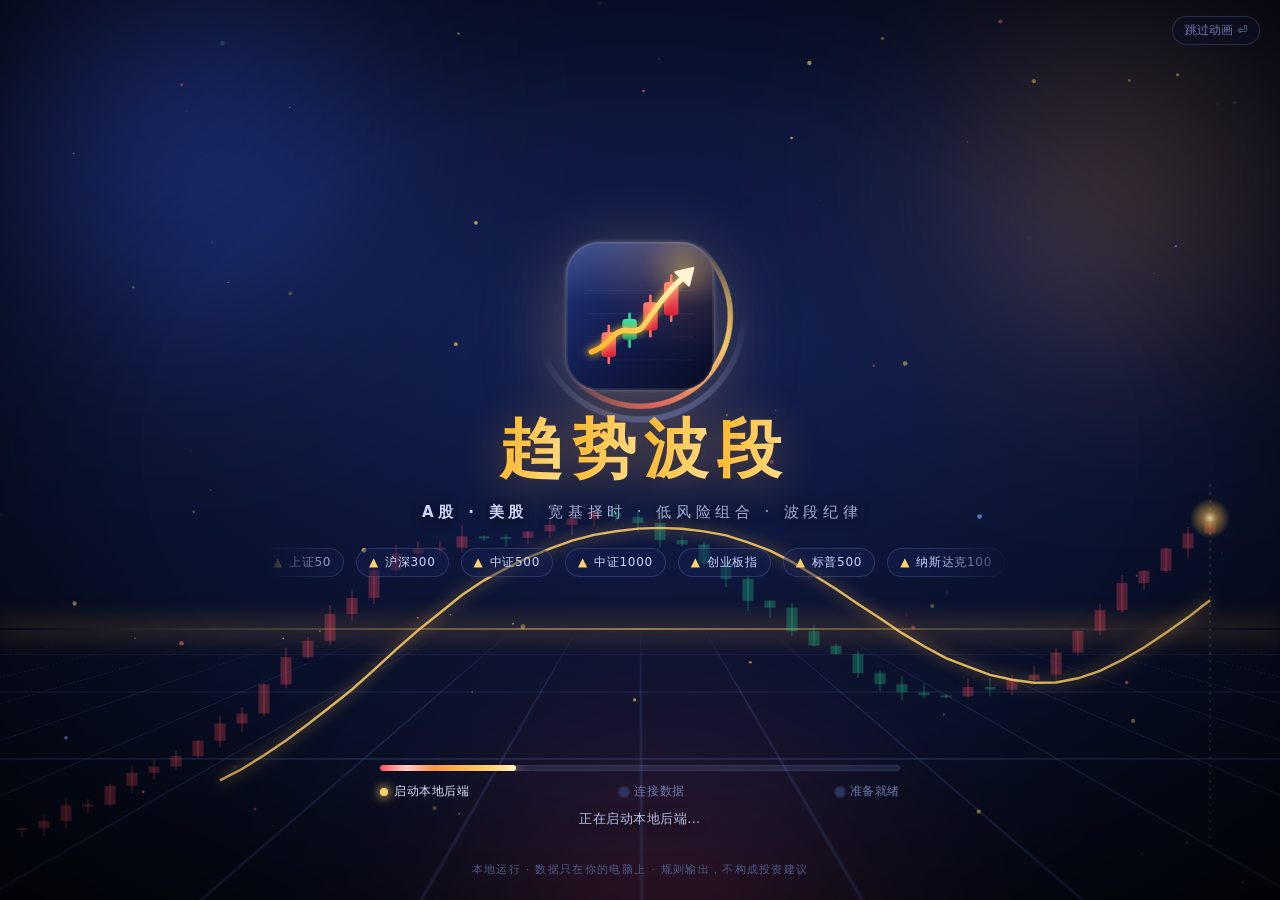
==== splash.html @ 2117c4dd "[ADD]更新到0.9.0版本，修改桌面图标，增加开机动画" ====
<!DOCTYPE html>
<html lang="zh-CN">
<head>
<meta charset="utf-8">
<meta name="viewport" content="width=device-width, initial-scale=1">
<title>股票 · 趋势波段 — 启动中</title>
<link rel="icon" href="favicon.svg" type="image/svg+xml">
<!-- 启动画面：「启动股票.vbs」一双击就用 Edge 应用窗口打开本页（本地文件，不依赖后端），
     一边播放动画一边探测后端 /api/ping，后端就绪后淡出并跳到应用。参数：?url=后端地址（默认 http://127.0.0.1:8000/） -->
<style>
:root { --bg0: #04070f; --bg1: #0a1330; --gold: #ffd166; --gold2: #fff1c2; --red: #ff4d5e; --green: #22c98d; --ink: #eef1ff; --muted: #8f9bcc; }
* { box-sizing: border-box; }
html, body { margin: 0; height: 100%; overflow: hidden; background: var(--bg0); color: var(--ink);
  font-family: "Microsoft YaHei UI", "Microsoft YaHei", "PingFang SC", "Segoe UI", system-ui, sans-serif; user-select: none; }
#sky { position: fixed; inset: 0; background:
  radial-gradient(1200px 700px at 50% 38%, #142257 0%, #0a1230 45%, var(--bg0) 100%); }
.aurora { position: fixed; border-radius: 50%; filter: blur(90px); opacity: .55; mix-blend-mode: screen; will-change: transform; }
.a1 { width: 46vw; height: 46vw; left: -10vw; top: -14vw; background: radial-gradient(circle, #3b5bff 0%, transparent 65%); animation: drift1 16s ease-in-out infinite alternate; }
.a2 { width: 40vw; height: 40vw; right: -8vw; top: -6vw; background: radial-gradient(circle, #ff9f43 0%, transparent 62%); opacity: .38; animation: drift2 19s ease-in-out infinite alternate; }
.a3 { width: 52vw; height: 52vw; left: 26vw; bottom: -30vw; background: radial-gradient(circle, #e8344e 0%, transparent 60%); opacity: .30; animation: drift3 22s ease-in-out infinite alternate; }
@keyframes drift1 { to { transform: translate(14vw, 10vw) scale(1.15); } }
@keyframes drift2 { to { transform: translate(-12vw, 12vw) scale(.9); } }
@keyframes drift3 { to { transform: translate(-10vw, -8vw) scale(1.2); } }

/* 透视网格「地面」 */
.floor { position: fixed; left: -50%; right: -50%; bottom: -8vh; height: 38vh; perspective: 340px; perspective-origin: 50% 0%; pointer-events: none; }
.floor::before { content: ""; position: absolute; inset: 0; transform: rotateX(72deg); transform-origin: 50% 0%;
  background-image: linear-gradient(rgba(120,150,255,.22) 1px, transparent 1px), linear-gradient(90deg, rgba(120,150,255,.16) 1px, transparent 1px);
  background-size: 64px 64px; animation: run 1.6s linear infinite;
  -webkit-mask-image: linear-gradient(to bottom, transparent 0%, #000 35%, #000 100%); mask-image: linear-gradient(to bottom, transparent 0%, #000 35%, #000 100%); }
@keyframes run { to { background-position: 0 64px, 0 0; } }
.horizon { position: fixed; left: 0; right: 0; bottom: 30vh; height: 2px; background: linear-gradient(90deg, transparent, rgba(255,209,102,.55), transparent);
  box-shadow: 0 0 24px 6px rgba(255,170,60,.25); pointer-events: none; }

canvas#fx { position: fixed; inset: 0; width: 100%; height: 100%; }
.vignette { position: fixed; inset: 0; pointer-events: none; background: radial-gradient(ellipse at center, transparent 55%, rgba(0,0,0,.55) 100%); }

/* 中央 */
.hero { position: fixed; inset: 0; display: flex; flex-direction: column; align-items: center; justify-content: center; gap: 18px; padding-bottom: 9vh;
  transition: transform .9s cubic-bezier(.2,.8,.2,1), opacity .8s ease, filter .8s ease; }
.logo-wrap { position: relative; width: 148px; height: 148px; animation: logoIn 1.3s cubic-bezier(.18,1.25,.4,1) both; }
.logo-wrap svg { position: relative; width: 100%; height: 100%; display: block; filter: drop-shadow(0 18px 40px rgba(255,170,60,.25)) drop-shadow(0 0 2px rgba(255,255,255,.3)); }
.ring { position: absolute; inset: -22px; border-radius: 50%;
  background: conic-gradient(from 0deg, transparent 0deg, rgba(255,209,102,.0) 40deg, rgba(255,209,102,.9) 110deg, rgba(255,77,94,.7) 170deg, transparent 230deg, transparent 360deg);
  -webkit-mask: radial-gradient(circle, transparent 64%, #000 65%, #000 68%, transparent 69%); mask: radial-gradient(circle, transparent 64%, #000 65%, #000 68%, transparent 69%);
  animation: spin 2.4s linear infinite; filter: blur(.4px) drop-shadow(0 0 8px rgba(255,200,80,.8)); }
.ring.r2 { inset: -36px; opacity: .45; animation-duration: 4.2s; animation-direction: reverse;
  background: conic-gradient(from 90deg, transparent 0deg, rgba(90,130,255,.9) 80deg, transparent 160deg, transparent 360deg); }
.pulse { position: absolute; inset: -8px; border-radius: 34px; box-shadow: 0 0 0 0 rgba(255,209,102,.5); animation: pulse 2.2s ease-out infinite 1.1s; }
@keyframes spin { to { transform: rotate(360deg); } }
@keyframes pulse { 0% { box-shadow: 0 0 0 0 rgba(255,209,102,.30); } 100% { box-shadow: 0 0 0 40px rgba(255,209,102,0); } }
@keyframes logoIn { 0% { opacity: 0; transform: perspective(600px) rotateY(-80deg) scale(.4); } 60% { opacity: 1; } 100% { opacity: 1; transform: none; } }

h1 { margin: 6px 0 0; font-size: 64px; letter-spacing: .14em; font-weight: 800; line-height: 1.1; padding-left: .14em;
  filter: drop-shadow(0 4px 22px rgba(255,170,60,.38)); }
h1 span { display: inline-block; opacity: 0; transform: translateY(26px) scale(.9);
  background: linear-gradient(100deg, #ffb627 0%, #ffe39a 30%, #ffffff 45%, #ffe39a 60%, #ffb627 100%); background-size: 400% 100%;
  -webkit-background-clip: text; background-clip: text; color: transparent;
  animation: rise .8s cubic-bezier(.2,.9,.2,1.2) forwards, shimmer 3.2s linear infinite; }
h1 span:nth-child(1) { animation-delay: .45s, 0s; background-position: 0% 0; } h1 span:nth-child(2) { animation-delay: .55s, .12s; }
h1 span:nth-child(3) { animation-delay: .65s, .24s; } h1 span:nth-child(4) { animation-delay: .75s, .36s; }
@keyframes shimmer { from { background-position: 100% 0; } to { background-position: -300% 0; } }
@keyframes rise { to { opacity: 1; transform: none; } }
.sub { font-size: 15px; letter-spacing: .32em; color: #a3aedb; opacity: 0; animation: fade 1s ease 1.05s forwards; text-indent: .32em; text-shadow: 0 2px 12px rgba(0,0,0,.9); }
.sub b { color: #cdd6ff; font-weight: 600; }
@keyframes fade { to { opacity: 1; } }

.ticker { width: min(760px, 86vw); overflow: hidden; margin-top: 8px; opacity: 0; animation: fade 1s ease 1.3s forwards;
  -webkit-mask-image: linear-gradient(90deg, transparent, #000 12%, #000 88%, transparent); mask-image: linear-gradient(90deg, transparent, #000 12%, #000 88%, transparent); }
.ticker .track { display: inline-flex; gap: 12px; white-space: nowrap; animation: tick 22s linear infinite; }
.chip { font-size: 12px; padding: 5px 12px; border-radius: 999px; border: 1px solid rgba(160,180,255,.18); background: rgba(20,32,80,.45);
  color: #c9d3ff; letter-spacing: .06em; backdrop-filter: blur(4px); }
.chip i { font-style: normal; color: var(--gold); margin-right: 6px; }
@keyframes tick { to { transform: translateX(-50%); } }

/* 底部：进度 */
.boot { position: fixed; left: 50%; bottom: 8vh; transform: translateX(-50%); width: min(520px, 84vw); text-align: center; opacity: 0; animation: fade .8s ease .9s forwards; }
.bar { position: relative; height: 6px; border-radius: 6px; background: rgba(140,160,255,.14); overflow: hidden; box-shadow: inset 0 0 0 1px rgba(160,180,255,.10); }
.bar i { position: absolute; left: 0; top: 0; bottom: 0; width: 0%; border-radius: 6px; transition: width .5s cubic-bezier(.3,.9,.3,1);
  background: linear-gradient(90deg, #ff4d5e, #ff9f43 45%, #ffd166 80%, #fff1c2); box-shadow: 0 0 14px 2px rgba(255,180,70,.55); }
.bar i::after { content: ""; position: absolute; inset: 0; background: linear-gradient(90deg, transparent, rgba(255,255,255,.65), transparent); width: 40%; animation: sweep 1.3s ease-in-out infinite; }
@keyframes sweep { from { transform: translateX(-120%); } to { transform: translateX(260%); } }
.steps { display: flex; justify-content: space-between; margin-top: 12px; font-size: 12px; color: #6f7bab; letter-spacing: .05em; }
.steps span { display: inline-flex; align-items: center; gap: 6px; transition: color .4s; }
.steps span::before { content: ""; width: 8px; height: 8px; border-radius: 50%; background: #2a3566; box-shadow: 0 0 0 2px rgba(160,180,255,.15); transition: all .4s; }
.steps span.on { color: #dfe5ff; } .steps span.on::before { background: var(--gold); box-shadow: 0 0 10px 2px rgba(255,209,102,.7); }
.steps span.done { color: #9fe8c6; } .steps span.done::before { background: var(--green); box-shadow: 0 0 8px 1px rgba(34,201,141,.6); }
.msg { margin-top: 10px; font-size: 13px; color: #b9c2ea; min-height: 18px; letter-spacing: .04em; text-shadow: 0 2px 10px rgba(0,0,0,.9); }
.msg em { font-style: normal; color: var(--gold); font-variant-numeric: tabular-nums; }
.foot { position: fixed; left: 0; right: 0; bottom: 2.6vh; text-align: center; font-size: 11px; color: #4f5a88; letter-spacing: .12em; opacity: 0; animation: fade 1s ease 1.6s forwards; }
.skip { position: fixed; right: 20px; top: 16px; font-size: 12px; color: #6f7bab; border: 1px solid rgba(160,180,255,.18); border-radius: 999px; padding: 5px 12px;
  background: rgba(10,16,40,.4); cursor: pointer; opacity: 0; transition: opacity .4s, color .2s; }
.skip.show { opacity: 1; } .skip:hover { color: #dfe5ff; }

.err { position: fixed; left: 50%; bottom: 7vh; transform: translateX(-50%); width: min(600px, 90vw); padding: 18px 20px; border-radius: 14px; display: none;
  background: rgba(40,10,20,.72); border: 1px solid rgba(255,77,94,.45); box-shadow: 0 10px 40px rgba(0,0,0,.5); font-size: 13px; line-height: 1.7; color: #ffd9de; }
.err b { color: #fff; } .err code { background: rgba(255,255,255,.08); padding: 1px 6px; border-radius: 4px; color: #ffe9a6; }
.err .row { margin-top: 10px; display: flex; gap: 10px; }
.err button { cursor: pointer; border: 0; border-radius: 8px; padding: 7px 14px; font: inherit; background: #ff4d5e; color: #fff; }
.err button.ghost { background: transparent; border: 1px solid rgba(255,255,255,.3); color: #ffd9de; }

/* 退场：画面推近、发光、淡出 */
body.leaving .hero { transform: scale(1.35); opacity: 0; filter: blur(6px) brightness(1.6); }
body.leaving .boot, body.leaving .foot, body.leaving .skip { opacity: 0 !important; transition: opacity .4s; }
.flash { position: fixed; inset: 0; pointer-events: none; opacity: 0; background: radial-gradient(circle at 50% 42%, rgba(255,235,180,.55), rgba(5,8,20,0) 60%); transition: opacity .5s ease; }
body.leaving .flash { opacity: 1; }
.curtain { position: fixed; inset: 0; background: var(--bg0); opacity: 0; pointer-events: none; transition: opacity .55s ease .35s; }
body.leaving .curtain { opacity: 1; }

@media (max-width: 640px) { h1 { font-size: 44px; } .logo-wrap { width: 112px; height: 112px; } .sub { font-size: 12px; letter-spacing: .2em; } }
@media (prefers-reduced-motion: reduce) {
  *, *::before, *::after { animation-duration: .01ms !important; animation-iteration-count: 1 !important; transition-duration: .01ms !important; }
  h1 span, .sub, .ticker, .boot, .foot { opacity: 1 !important; transform: none !important; }
}
</style>
</head>
<body>
<div id="sky"></div>
<div class="aurora a1"></div><div class="aurora a2"></div><div class="aurora a3"></div>
<div class="floor"></div><div class="horizon"></div>
<canvas id="fx"></canvas>
<div class="vignette"></div>

<div class="hero">
  <div class="logo-wrap">
    <div class="ring r2"></div><div class="ring"></div><div class="pulse"></div>
    <svg viewBox="0 0 512 512" aria-label="趋势波段">
      <defs>
        <linearGradient id="s-bg" x1="0" y1="0" x2="1" y2="1"><stop offset="0" stop-color="#22357f"/><stop offset=".5" stop-color="#121c4d"/><stop offset="1" stop-color="#070c22"/></linearGradient>
        <radialGradient id="s-halo" cx=".8" cy=".18" r=".62"><stop offset="0" stop-color="#ffc83d" stop-opacity=".42"/><stop offset=".45" stop-color="#ff8a3d" stop-opacity=".1"/><stop offset="1" stop-color="#ff8a3d" stop-opacity="0"/></radialGradient>
        <linearGradient id="s-up" x1="0" y1="0" x2="0" y2="1"><stop offset="0" stop-color="#ff7a7a"/><stop offset="1" stop-color="#d81f3a"/></linearGradient>
        <linearGradient id="s-dn" x1="0" y1="0" x2="0" y2="1"><stop offset="0" stop-color="#3fe0a8"/><stop offset="1" stop-color="#0c9a6a"/></linearGradient>
        <linearGradient id="s-gold" x1="0" y1="1" x2="1" y2="0"><stop offset="0" stop-color="#ffb627"/><stop offset=".6" stop-color="#ffd76a"/><stop offset="1" stop-color="#fff4cf"/></linearGradient>
        <linearGradient id="s-gloss" x1="0" y1="0" x2="0" y2="1"><stop offset="0" stop-color="#fff" stop-opacity=".16"/><stop offset=".42" stop-color="#fff" stop-opacity="0"/></linearGradient>
        <filter id="s-blur" x="-30%" y="-30%" width="160%" height="160%"><feGaussianBlur stdDeviation="11"/></filter>
        <clipPath id="s-tile"><rect width="512" height="512" rx="116"/></clipPath>
      </defs>
      <g clip-path="url(#s-tile)">
        <rect width="512" height="512" fill="url(#s-bg)"/><rect width="512" height="512" fill="url(#s-halo)"/>
        <path d="M70 168H442M70 248H442M70 328H442M70 408H442" stroke="#a9bcff" stroke-opacity=".09" stroke-width="3"/>
        <g stroke-linecap="round" stroke-width="9">
          <path d="M148 290V418" stroke="#ff6b6b"/><rect x="123" y="312" width="50" height="86" rx="11" fill="url(#s-up)"/>
          <path d="M220 248V362" stroke="#2fd39a"/><rect x="195" y="266" width="50" height="72" rx="11" fill="url(#s-dn)"/>
          <path d="M292 186V326" stroke="#ff6b6b"/><rect x="267" y="208" width="50" height="98" rx="11" fill="url(#s-up)"/>
          <path d="M364 116V272" stroke="#ff6b6b"/><rect x="339" y="138" width="50" height="116" rx="11" fill="url(#s-up)"/>
        </g>
        <g fill="none" stroke-linecap="round" stroke-linejoin="round">
          <path d="M88 380C146 366 162 300 212 306S262 298 288 262S350 170 404 124" stroke="#ffc83d" stroke-opacity=".55" stroke-width="34" filter="url(#s-blur)"/>
          <path class="trend" d="M88 380C146 366 162 300 212 306S262 298 288 262S350 170 404 124" stroke="url(#s-gold)" stroke-width="19"/>
        </g>
        <path class="arrow" d="M440 90L425 150L379 104Z" fill="#fff4cf" stroke="#fff4cf" stroke-width="8" stroke-linejoin="round"/>
        <rect width="512" height="512" fill="url(#s-gloss)"/>
      </g>
      <rect x="3" y="3" width="506" height="506" rx="113" fill="none" stroke="#fff" stroke-opacity=".10" stroke-width="6"/>
    </svg>
  </div>
  <h1><span>趋</span><span>势</span><span>波</span><span>段</span></h1>
  <div class="sub"><b>A股 · 美股</b>　宽基择时 · 低风险组合 · 波段纪律</div>
  <div class="ticker"><div class="track" id="track"></div></div>
</div>

<div class="boot" id="boot">
  <div class="bar"><i id="bar"></i></div>
  <div class="steps"><span id="s1" class="on">启动本地后端</span><span id="s2">连接数据</span><span id="s3">准备就绪</span></div>
  <div class="msg" id="msg">正在启动…</div>
</div>
<div class="err" id="err">
  <b>后端没有启动成功</b>（等了 <span id="waited">90</span> 秒）。可以这样排查：<br>
  1. 打开软件目录里的 <code>data\server.log</code>，看最后几行的报错；<br>
  2. 在软件目录打开命令行，运行 <code>python -m server.main</code>，看具体提示（缺依赖时按提示安装）；<br>
  3. 端口被占用：任务管理器结束所有 Python，再双击「Stock App」。
  <div class="row"><button id="retry">再等一会</button><button class="ghost" id="openanyway">直接打开</button></div>
</div>
<div class="skip" id="skip" title="Enter / 空格 / 点这里">跳过动画 ⏎</div>
<div class="foot">本地运行 · 数据只在你的电脑上 · 规则输出，不构成投资建议</div>
<div class="flash"></div><div class="curtain"></div>

<script>
(() => {
  const qs = new URLSearchParams(location.search);
  const APP = (qs.get('url') || 'http://127.0.0.1:8000/').replace(/\/?$/, '/');
  const MIN_SHOW = 2600;              // 动画至少播放这么久（后端早就在运行时也能看完开场）
  const TIMEOUT = 90000;
  const reduce = matchMedia('(prefers-reduced-motion: reduce)').matches;
  const t0 = performance.now();
  const $ = id => document.getElementById(id);

  // ---- 指数名跑马灯（装饰：只有名字，不显示数字） ----
  const names = ['上证50', '沪深300', '中证500', '中证1000', '创业板指', '标普500', '纳斯达克100', '低风险组合', '宽基 ETF', '关键均线'];
  const chips = names.map(n => `<span class="chip"><i>▲</i>${n}</span>`).join('');
  $('track').innerHTML = chips + chips;

  // ---- 画布：K 线逐根生长 + 均线发光 + 上升的光点 ----
  const cv = $('fx'), g = cv.getContext('2d');
  let W = 0, H = 0, DPR = 1;
  function resize() { DPR = Math.min(2, devicePixelRatio || 1); W = innerWidth; H = innerHeight; cv.width = W * DPR; cv.height = H * DPR; g.setTransform(DPR, 0, 0, DPR, 0, 0); }
  resize(); addEventListener('resize', resize);
  let seed = 20261010;
  const rnd = () => (seed = (seed * 1664525 + 1013904223) >>> 0) / 4294967296;
  const STEP = 22, BODY = 11;
  const candles = [];
  let px = 100;
  function addCandle() {
    const i = candles.length;
    const drift = 0.0035 + 0.022 * Math.sin(i / 7) + (rnd() - 0.47) * 0.03;      // 上升趋势 + 波段起伏
    const o = px, c = px * (1 + drift);
    const hi = Math.max(o, c) * (1 + rnd() * 0.012), lo = Math.min(o, c) * (1 - rnd() * 0.012);
    candles.push({ o, c, hi, lo });
    px = c;
  }
  for (let k = 0; k < 400; k++) addCandle();
  const parts = Array.from({ length: reduce ? 0 : 90 }, () => ({ x: rnd(), y: rnd(), r: 0.6 + rnd() * 1.9, v: 0.02 + rnd() * 0.06, h: rnd(), tw: rnd() * 6.28 }));
  function frame(now) {
    const t = (now - t0) / 1000;
    g.clearRect(0, 0, W, H);
    const visible = Math.ceil(W / STEP) + 2;
    const shown = reduce ? visible : Math.floor(t * 26);
    while (candles.length < shown + 5) addCandle();          // 等得久就一直往后画
    const first = Math.max(0, shown - visible + 1);
    const span = candles.slice(first, shown + 1);
    if (span.length > 1) {
      let lo = Infinity, hi = -Infinity;
      for (const k of span) { lo = Math.min(lo, k.lo); hi = Math.max(hi, k.hi); }
      const top = H * 0.56, bot = H * 0.93;
      const y = v => bot - (v - lo) / (hi - lo || 1) * (bot - top);
      const x0 = span.length < visible - 2 ? STEP : W - span.length * STEP;   // 先从左往右画满，再向左滚动
      g.globalAlpha = 0.30;
      span.forEach((k, j) => {
        const x = x0 + j * STEP;
        const grow = j === span.length - 1 ? Math.min(1, (t * 26) % 1 + 0.2) : 1;
        const up = k.c >= k.o;
        const col = up ? '#ff4d5e' : '#22c98d';
        g.strokeStyle = col; g.lineWidth = 1.4;
        g.beginPath(); g.moveTo(x, y(k.hi)); g.lineTo(x, y(k.lo)); g.stroke();
        const yo = y(k.o), yc = yo + (y(k.c) - yo) * grow;
        g.fillStyle = col;
        g.fillRect(x - BODY / 2, Math.min(yo, yc), BODY, Math.max(2, Math.abs(yc - yo)));
      });
      // 10 日均线：发光金线
      g.globalAlpha = 0.85;
      g.lineWidth = 2.4; g.strokeStyle = '#ffd166'; g.shadowColor = 'rgba(255,190,80,.9)'; g.shadowBlur = 14;
      g.beginPath();
      let started = false;
      span.forEach((k, j) => {
        const i0 = first + j;
        if (i0 < 9) return;
        let s = 0; for (let m = i0 - 9; m <= i0; m++) s += candles[m].c;
        const x = x0 + j * STEP, yy = y(s / 10);
        if (!started) { g.moveTo(x, yy); started = true; } else g.lineTo(x, yy);
      });
      g.stroke();
      g.shadowBlur = 0;
      // 最新价：发光的点 + 细竖线
      const last = span[span.length - 1], xs = x0 + (span.length - 1) * STEP, ys = y(last.c);
      g.globalAlpha = 0.25; g.strokeStyle = '#ffd166'; g.lineWidth = 1; g.setLineDash([3, 5]);
      g.beginPath(); g.moveTo(xs, top - 20); g.lineTo(xs, bot + 10); g.stroke(); g.setLineDash([]);
      const pr = 5 + 2.5 * Math.sin(t * 6);
      const rg = g.createRadialGradient(xs, ys, 0, xs, ys, pr * 4);
      rg.addColorStop(0, 'rgba(255,241,194,.95)'); rg.addColorStop(.35, 'rgba(255,190,80,.55)'); rg.addColorStop(1, 'rgba(255,190,80,0)');
      g.globalAlpha = 1; g.fillStyle = rg; g.beginPath(); g.arc(xs, ys, pr * 4, 0, 6.283); g.fill();
    }
    // 上升的光点
    for (const p of parts) {
      p.y -= p.v / 60; if (p.y < -0.05) { p.y = 1.05; p.x = rnd(); }
      const a = 0.35 + 0.35 * Math.sin(t * 2.2 + p.tw);
      g.globalAlpha = a;
      g.fillStyle = p.h < 0.55 ? '#ffd166' : p.h < 0.8 ? '#ff6b6b' : '#7aa2ff';
      g.beginPath(); g.arc(p.x * W, p.y * H, p.r, 0, 6.283); g.fill();
    }
    g.globalAlpha = 1;
    if (!leaving || now - leaveAt < 1400) requestAnimationFrame(frame);
  }
  let leaving = false, leaveAt = 0;
  requestAnimationFrame(frame);

  // ---- 后端探测：本页是本地文件，用 no-cors 请求，只看「连得上」 ----
  const bar = $('bar'), msg = $('msg');
  let pct = 4, ready = false, done = false;
  const setStep = n => ['s1', 's2', 's3'].forEach((id, k) => { const e = $(id); e.className = k < n ? 'done' : k === n ? 'on' : ''; });
  const tickTimer = setInterval(() => {                 // 等待时进度条缓慢逼近 70%，让人知道没卡住
    if (ready) return;
    pct += (70 - pct) * 0.04;
    bar.style.width = pct.toFixed(1) + '%';
    const s = Math.round((performance.now() - t0) / 1000);
    msg.innerHTML = s < 3 ? '正在启动本地后端…' : `正在启动本地后端… <em>${s}</em> 秒（首次启动约 5~15 秒）`;
  }, 200);
  async function ping() {
    const ac = new AbortController(); const to = setTimeout(() => ac.abort(), 1500);
    try { await fetch(APP + 'api/ping?t=' + Date.now(), { mode: 'no-cors', cache: 'no-store', signal: ac.signal }); return true; }
    catch { return false; } finally { clearTimeout(to); }
  }
  let deadline = t0 + TIMEOUT;
  async function loop() {
    while (!ready) {
      if (await ping()) { ready = true; break; }
      if (performance.now() > deadline) { fail(); return; }
      await new Promise(r => setTimeout(r, 500));
    }
    setStep(1); pct = Math.max(pct, 78); bar.style.width = pct + '%'; msg.textContent = '已连接，正在载入行情与界面…';
    await new Promise(r => setTimeout(r, 450));
    setStep(2); bar.style.width = '100%'; msg.textContent = '准备就绪';
    const wait = Math.max(0, MIN_SHOW - (performance.now() - t0));
    setTimeout(go, reduce ? 0 : wait + 350);
  }
  function go() {
    if (done) return; done = true;
    clearInterval(tickTimer);
    leaving = true; leaveAt = performance.now();
    document.body.classList.add('leaving');
    setTimeout(() => location.replace(APP + '?splash=1'), reduce ? 0 : 900);
  }
  function fail() {
    clearInterval(tickTimer);
    $('boot').style.display = 'none';
    $('waited').textContent = Math.round((performance.now() - t0) / 1000);
    $('err').style.display = 'block';
  }
  $('retry').onclick = () => { $('err').style.display = 'none'; $('boot').style.display = ''; deadline = performance.now() + 60000; ready = false; loop(); };
  $('openanyway').onclick = () => location.replace(APP);
  const skip = () => { if (ready) go(); };
  $('skip').onclick = skip;
  addEventListener('keydown', e => { if (e.key === 'Enter' || e.key === ' ' || e.key === 'Escape') skip(); });
  setTimeout(() => $('skip').classList.add('show'), 1200);
  loop();
})();
</script>
</body>
</html>
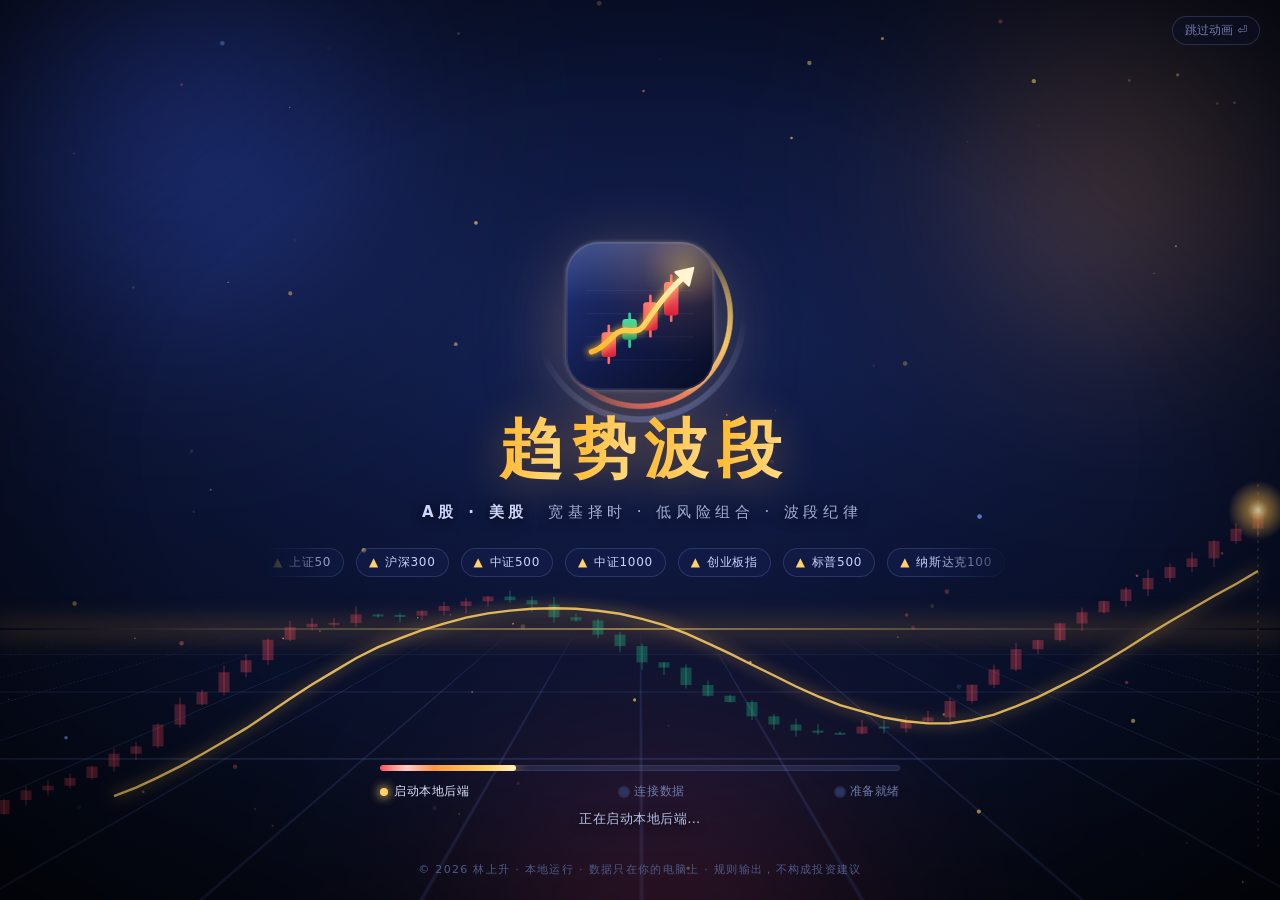
==== commit f6bc36ce: "[ADD]添加软件版权信息" ====
--- a/splash.html
+++ b/splash.html
@@ -3,6 +3,7 @@
 <head>
 <meta charset="utf-8">
 <meta name="viewport" content="width=device-width, initial-scale=1">
+<meta name="author" content="林上升 &lt;linshangsheng1987@gmail.com&gt;">
 <title>股票 · 趋势波段 — 启动中</title>
 <link rel="icon" href="favicon.svg" type="image/svg+xml">
 <!-- 启动画面：「启动股票.vbs」一双击就用 Edge 应用窗口打开本页（本地文件，不依赖后端），
@@ -172,7 +173,7 @@
   <div class="row"><button id="retry">再等一会</button><button class="ghost" id="openanyway">直接打开</button></div>
 </div>
 <div class="skip" id="skip" title="Enter / 空格 / 点这里">跳过动画 ⏎</div>
-<div class="foot">本地运行 · 数据只在你的电脑上 · 规则输出，不构成投资建议</div>
+<div class="foot">© 2026 林上升 · 本地运行 · 数据只在你的电脑上 · 规则输出，不构成投资建议</div>
 <div class="flash"></div><div class="curtain"></div>
 
 <script>
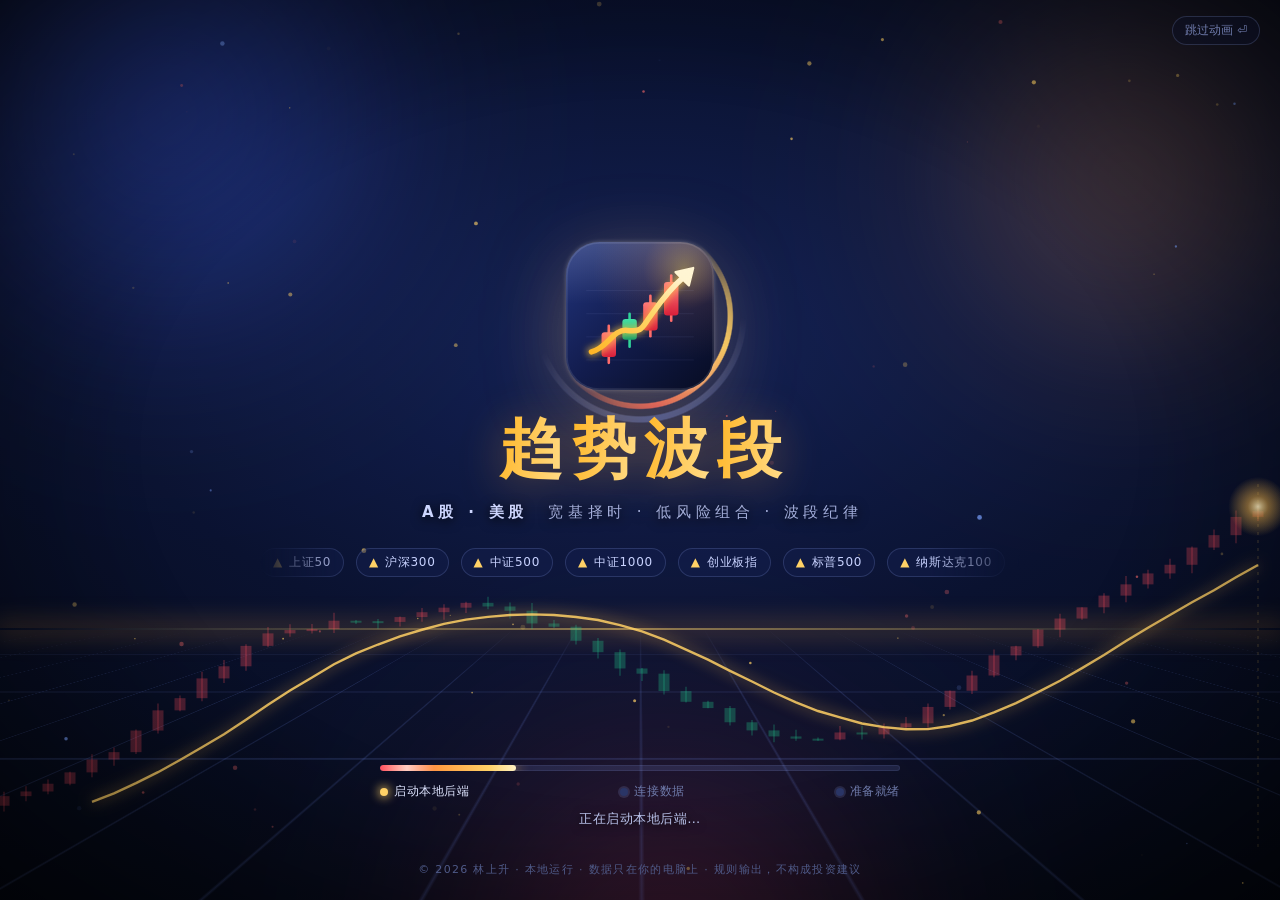
==== commit e9014e8a: "[BUG]修复8000端口被占用，可能无法启动后端的情况" ====
--- a/splash.html
+++ b/splash.html
@@ -7,7 +7,8 @@
 <title>股票 · 趋势波段 — 启动中</title>
 <link rel="icon" href="favicon.svg" type="image/svg+xml">
 <!-- 启动画面：「启动股票.vbs」一双击就用 Edge 应用窗口打开本页（本地文件，不依赖后端），
-     一边播放动画一边探测后端 /api/ping，后端就绪后淡出并跳到应用。参数：?url=后端地址（默认 http://127.0.0.1:8000/） -->
+     一边播放动画一边探测后端，后端就绪后淡出并跳到应用。参数：?url=后端地址（默认 http://127.0.0.1:8000/）&alt=备用端口（逗号分隔）。
+     探测用后端的 favicon.svg 当「指纹」：能当图片加载出来的才是本软件（8000 被 Windows 保留时后端会自动改用备用端口）。 -->
 <style>
 :root { --bg0: #04070f; --bg1: #0a1330; --gold: #ffd166; --gold2: #fff1c2; --red: #ff4d5e; --green: #22c98d; --ink: #eef1ff; --muted: #8f9bcc; }
 * { box-sizing: border-box; }
@@ -169,7 +170,7 @@
   <b>后端没有启动成功</b>（等了 <span id="waited">90</span> 秒）。可以这样排查：<br>
   1. 打开软件目录里的 <code>data\server.log</code>，看最后几行的报错；<br>
   2. 在软件目录打开命令行，运行 <code>python -m server.main</code>，看具体提示（缺依赖时按提示安装）；<br>
-  3. 端口被占用：任务管理器结束所有 Python，再双击「Stock App」。
+  3. 端口问题：任务管理器结束所有 Python，再双击「Stock App」；日志里有 <code>WinError 10013</code> 的话，见使用手册「安装时的常见问题」。
   <div class="row"><button id="retry">再等一会</button><button class="ghost" id="openanyway">直接打开</button></div>
 </div>
 <div class="skip" id="skip" title="Enter / 空格 / 点这里">跳过动画 ⏎</div>
@@ -180,6 +181,10 @@
 (() => {
   const qs = new URLSearchParams(location.search);
   const APP = (qs.get('url') || 'http://127.0.0.1:8000/').replace(/\/?$/, '/');
+  const ALT = (qs.get('alt') || '').split(',').map(x => x.trim()).filter(Boolean)
+    .map(x => (/^\d+$/.test(x) ? `http://127.0.0.1:${x}/` : x.replace(/\/?$/, '/')));
+  const CANDS = [APP, ...ALT.filter(u => u !== APP)];
+  let TARGET = APP;
   const MIN_SHOW = 2600;              // 动画至少播放这么久（后端早就在运行时也能看完开场）
   const TIMEOUT = 90000;
   const reduce = matchMedia('(prefers-reduced-motion: reduce)').matches;
@@ -285,10 +290,21 @@
     const s = Math.round((performance.now() - t0) / 1000);
     msg.innerHTML = s < 3 ? '正在启动本地后端…' : `正在启动本地后端… <em>${s}</em> 秒（首次启动约 5~15 秒）`;
   }, 200);
+  // 本页是本地文件，读不到后端的响应内容：用后端的 favicon.svg 当图片加载，加载成功 = 本软件已就绪
+  function probe(base) {
+    return new Promise(res => {
+      const img = new Image();
+      const to = setTimeout(() => { img.onload = img.onerror = null; res(false); }, 1500);
+      img.onload = () => { clearTimeout(to); res(true); };
+      img.onerror = () => { clearTimeout(to); res(false); };
+      img.src = base + 'favicon.svg?t=' + Date.now();
+    });
+  }
   async function ping() {
-    const ac = new AbortController(); const to = setTimeout(() => ac.abort(), 1500);
-    try { await fetch(APP + 'api/ping?t=' + Date.now(), { mode: 'no-cors', cache: 'no-store', signal: ac.signal }); return true; }
-    catch { return false; } finally { clearTimeout(to); }
+    const ok = await Promise.all(CANDS.map(probe));
+    const k = ok.indexOf(true);
+    if (k >= 0) { TARGET = CANDS[k]; return true; }
+    return false;
   }
   let deadline = t0 + TIMEOUT;
   async function loop() {
@@ -308,7 +324,7 @@
     clearInterval(tickTimer);
     leaving = true; leaveAt = performance.now();
     document.body.classList.add('leaving');
-    setTimeout(() => location.replace(APP + '?splash=1'), reduce ? 0 : 900);
+    setTimeout(() => location.replace(TARGET + '?splash=1'), reduce ? 0 : 900);
   }
   function fail() {
     clearInterval(tickTimer);
@@ -317,7 +333,7 @@
     $('err').style.display = 'block';
   }
   $('retry').onclick = () => { $('err').style.display = 'none'; $('boot').style.display = ''; deadline = performance.now() + 60000; ready = false; loop(); };
-  $('openanyway').onclick = () => location.replace(APP);
+  $('openanyway').onclick = () => location.replace(TARGET);
   const skip = () => { if (ready) go(); };
   $('skip').onclick = skip;
   addEventListener('keydown', e => { if (e.key === 'Enter' || e.key === ' ' || e.key === 'Escape') skip(); });
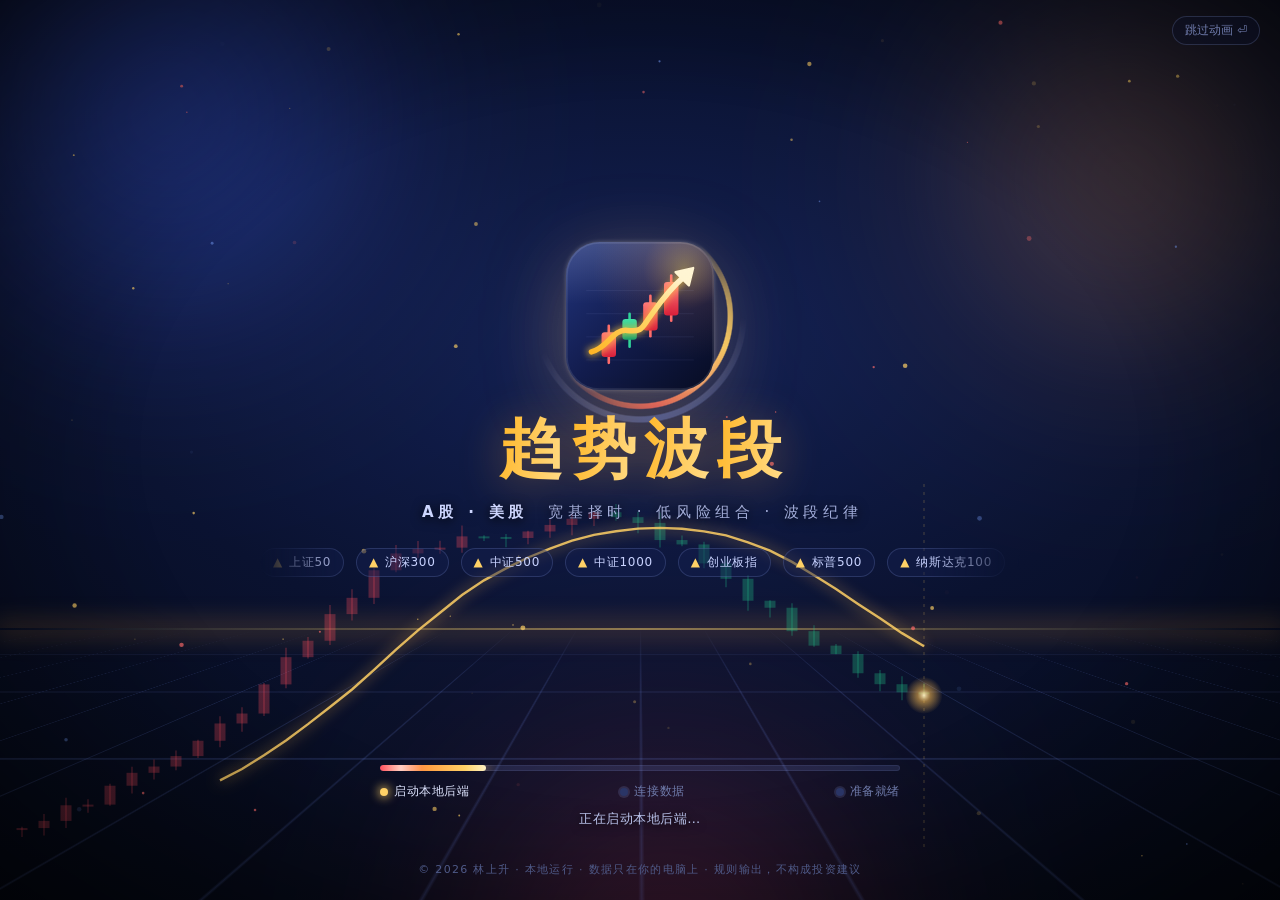
==== commit 9bed0ab7: "[ADD]更新安装说明" ====
--- a/splash.html
+++ b/splash.html
@@ -168,9 +168,10 @@
 </div>
 <div class="err" id="err">
   <b>后端没有启动成功</b>（等了 <span id="waited">90</span> 秒）。可以这样排查：<br>
-  1. 打开软件目录里的 <code>data\server.log</code>，看最后几行的报错；<br>
-  2. 在软件目录打开命令行，运行 <code>python -m server.main</code>，看具体提示（缺依赖时按提示安装）；<br>
-  3. 端口问题：任务管理器结束所有 Python，再双击「Stock App」；日志里有 <code>WinError 10013</code> 的话，见使用手册「安装时的常见问题」。
+  1. 新电脑第一次用：先双击软件目录里的「<b>安装.bat</b>」安装运行所需的组件（只需要一次），装完再打开；<br>
+  2. 打开软件目录里的 <code>data\server.log</code>，看最后几行的报错（缺组件时会写明缺哪个、怎么装）；<br>
+  3. 在软件目录打开命令行，运行 <code>python -m server.main</code>，看具体提示；<br>
+  4. 端口问题：任务管理器结束所有 Python，再双击「Stock App」；日志里有 <code>WinError 10013</code> 的话，见使用手册「安装时的常见问题」。
   <div class="row"><button id="retry">再等一会</button><button class="ghost" id="openanyway">直接打开</button></div>
 </div>
 <div class="skip" id="skip" title="Enter / 空格 / 点这里">跳过动画 ⏎</div>
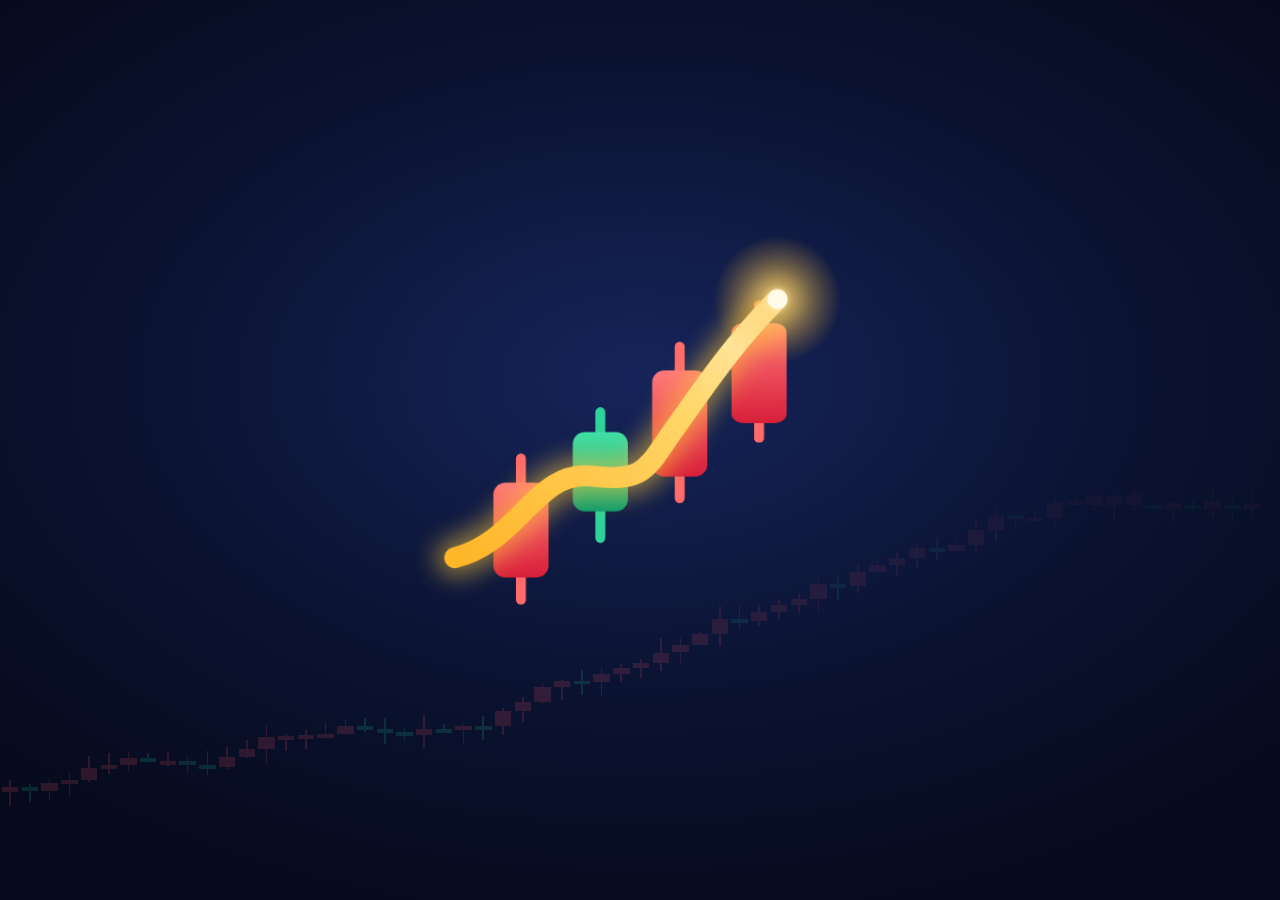
==== commit 464e56fb: "[FEAT]重做启动画面：一个镜头讲趋势波段，金光画出趋势线、K线依次长起、镜头拉远显出图标 - 开场约3秒，由脚本按时间逐帧绘制：光点沿趋势线推进，K线随光点依次长出，箭头点亮后镜头拉远，图标底板浮" ====
--- a/splash.html
+++ b/splash.html
@@ -7,125 +7,62 @@
 <title>股票 · 趋势波段 — 启动中</title>
 <link rel="icon" href="favicon.svg" type="image/svg+xml">
 <!-- 启动画面：「启动股票.vbs」一双击就用 Edge 应用窗口打开本页（本地文件，不依赖后端），
-     一边播放动画一边探测后端，后端就绪后淡出并跳到应用。参数：?url=后端地址（默认 http://127.0.0.1:8000/）&alt=备用端口（逗号分隔）。
-     探测用后端的 favicon.svg 当「指纹」：能当图片加载出来的才是本软件（8000 被 Windows 保留时后端会自动改用备用端口）。 -->
+     一边播放开场一边探测后端，后端就绪后直接跳到应用。参数：?url=后端地址（默认 http://127.0.0.1:8000/）&alt=备用端口（逗号分隔）。
+     探测用后端的 favicon.svg 当「指纹」：能当图片加载出来的才是本软件（8000 被 Windows 保留时后端会自动改用备用端口）。
+     调试：加 ?freeze=1.4 会只画动画第 1.4 秒的静止画面，不探测后端、不跳转。
+
+     开场（约 3 秒，一个镜头，由脚本按时间逐帧画，不是一堆各自循环的动画）：
+       0.3s  极近的特写：一束金光沿着趋势线一笔画出，K 线随光点经过依次长起来
+       1.4s  光点到达终点，箭头点亮
+       1.5s  镜头拉远，图标的底板在拉远的过程中浮现，背景里淡淡的行情轮廓随之退去
+       2.5s  名字淡入，一道光扫过图标
+     最后一帧（图标 120px + 名字 28px，居中）与 index.html 的 #boot 完全一致，跳转时看不出换了页面。 -->
 <style>
-:root { --bg0: #04070f; --bg1: #0a1330; --gold: #ffd166; --gold2: #fff1c2; --red: #ff4d5e; --green: #22c98d; --ink: #eef1ff; --muted: #8f9bcc; }
+:root { --ink: #f5f6fa; --muted: #8e97bd; --gold: #ffd166; }
 * { box-sizing: border-box; }
-html, body { margin: 0; height: 100%; overflow: hidden; background: var(--bg0); color: var(--ink);
-  font-family: "Microsoft YaHei UI", "Microsoft YaHei", "PingFang SC", "Segoe UI", system-ui, sans-serif; user-select: none; }
-#sky { position: fixed; inset: 0; background:
-  radial-gradient(1200px 700px at 50% 38%, #142257 0%, #0a1230 45%, var(--bg0) 100%); }
-.aurora { position: fixed; border-radius: 50%; filter: blur(90px); opacity: .55; mix-blend-mode: screen; will-change: transform; }
-.a1 { width: 46vw; height: 46vw; left: -10vw; top: -14vw; background: radial-gradient(circle, #3b5bff 0%, transparent 65%); animation: drift1 16s ease-in-out infinite alternate; }
-.a2 { width: 40vw; height: 40vw; right: -8vw; top: -6vw; background: radial-gradient(circle, #ff9f43 0%, transparent 62%); opacity: .38; animation: drift2 19s ease-in-out infinite alternate; }
-.a3 { width: 52vw; height: 52vw; left: 26vw; bottom: -30vw; background: radial-gradient(circle, #e8344e 0%, transparent 60%); opacity: .30; animation: drift3 22s ease-in-out infinite alternate; }
-@keyframes drift1 { to { transform: translate(14vw, 10vw) scale(1.15); } }
-@keyframes drift2 { to { transform: translate(-12vw, 12vw) scale(.9); } }
-@keyframes drift3 { to { transform: translate(-10vw, -8vw) scale(1.2); } }
-
-/* 透视网格「地面」 */
-.floor { position: fixed; left: -50%; right: -50%; bottom: -8vh; height: 38vh; perspective: 340px; perspective-origin: 50% 0%; pointer-events: none; }
-.floor::before { content: ""; position: absolute; inset: 0; transform: rotateX(72deg); transform-origin: 50% 0%;
-  background-image: linear-gradient(rgba(120,150,255,.22) 1px, transparent 1px), linear-gradient(90deg, rgba(120,150,255,.16) 1px, transparent 1px);
-  background-size: 64px 64px; animation: run 1.6s linear infinite;
-  -webkit-mask-image: linear-gradient(to bottom, transparent 0%, #000 35%, #000 100%); mask-image: linear-gradient(to bottom, transparent 0%, #000 35%, #000 100%); }
-@keyframes run { to { background-position: 0 64px, 0 0; } }
-.horizon { position: fixed; left: 0; right: 0; bottom: 30vh; height: 2px; background: linear-gradient(90deg, transparent, rgba(255,209,102,.55), transparent);
-  box-shadow: 0 0 24px 6px rgba(255,170,60,.25); pointer-events: none; }
-
-canvas#fx { position: fixed; inset: 0; width: 100%; height: 100%; }
-.vignette { position: fixed; inset: 0; pointer-events: none; background: radial-gradient(ellipse at center, transparent 55%, rgba(0,0,0,.55) 100%); }
-
-/* 中央 */
-.hero { position: fixed; inset: 0; display: flex; flex-direction: column; align-items: center; justify-content: center; gap: 18px; padding-bottom: 9vh;
-  transition: transform .9s cubic-bezier(.2,.8,.2,1), opacity .8s ease, filter .8s ease; }
-.logo-wrap { position: relative; width: 148px; height: 148px; animation: logoIn 1.3s cubic-bezier(.18,1.25,.4,1) both; }
-.logo-wrap svg { position: relative; width: 100%; height: 100%; display: block; filter: drop-shadow(0 18px 40px rgba(255,170,60,.25)) drop-shadow(0 0 2px rgba(255,255,255,.3)); }
-.ring { position: absolute; inset: -22px; border-radius: 50%;
-  background: conic-gradient(from 0deg, transparent 0deg, rgba(255,209,102,.0) 40deg, rgba(255,209,102,.9) 110deg, rgba(255,77,94,.7) 170deg, transparent 230deg, transparent 360deg);
-  -webkit-mask: radial-gradient(circle, transparent 64%, #000 65%, #000 68%, transparent 69%); mask: radial-gradient(circle, transparent 64%, #000 65%, #000 68%, transparent 69%);
-  animation: spin 2.4s linear infinite; filter: blur(.4px) drop-shadow(0 0 8px rgba(255,200,80,.8)); }
-.ring.r2 { inset: -36px; opacity: .45; animation-duration: 4.2s; animation-direction: reverse;
-  background: conic-gradient(from 90deg, transparent 0deg, rgba(90,130,255,.9) 80deg, transparent 160deg, transparent 360deg); }
-.pulse { position: absolute; inset: -8px; border-radius: 34px; box-shadow: 0 0 0 0 rgba(255,209,102,.5); animation: pulse 2.2s ease-out infinite 1.1s; }
-@keyframes spin { to { transform: rotate(360deg); } }
-@keyframes pulse { 0% { box-shadow: 0 0 0 0 rgba(255,209,102,.30); } 100% { box-shadow: 0 0 0 40px rgba(255,209,102,0); } }
-@keyframes logoIn { 0% { opacity: 0; transform: perspective(600px) rotateY(-80deg) scale(.4); } 60% { opacity: 1; } 100% { opacity: 1; transform: none; } }
-
-h1 { margin: 6px 0 0; font-size: 64px; letter-spacing: .14em; font-weight: 800; line-height: 1.1; padding-left: .14em;
-  filter: drop-shadow(0 4px 22px rgba(255,170,60,.38)); }
-h1 span { display: inline-block; opacity: 0; transform: translateY(26px) scale(.9);
-  background: linear-gradient(100deg, #ffb627 0%, #ffe39a 30%, #ffffff 45%, #ffe39a 60%, #ffb627 100%); background-size: 400% 100%;
-  -webkit-background-clip: text; background-clip: text; color: transparent;
-  animation: rise .8s cubic-bezier(.2,.9,.2,1.2) forwards, shimmer 3.2s linear infinite; }
-h1 span:nth-child(1) { animation-delay: .45s, 0s; background-position: 0% 0; } h1 span:nth-child(2) { animation-delay: .55s, .12s; }
-h1 span:nth-child(3) { animation-delay: .65s, .24s; } h1 span:nth-child(4) { animation-delay: .75s, .36s; }
-@keyframes shimmer { from { background-position: 100% 0; } to { background-position: -300% 0; } }
-@keyframes rise { to { opacity: 1; transform: none; } }
-.sub { font-size: 15px; letter-spacing: .32em; color: #a3aedb; opacity: 0; animation: fade 1s ease 1.05s forwards; text-indent: .32em; text-shadow: 0 2px 12px rgba(0,0,0,.9); }
-.sub b { color: #cdd6ff; font-weight: 600; }
-@keyframes fade { to { opacity: 1; } }
-
-.ticker { width: min(760px, 86vw); overflow: hidden; margin-top: 8px; opacity: 0; animation: fade 1s ease 1.3s forwards;
-  -webkit-mask-image: linear-gradient(90deg, transparent, #000 12%, #000 88%, transparent); mask-image: linear-gradient(90deg, transparent, #000 12%, #000 88%, transparent); }
-.ticker .track { display: inline-flex; gap: 12px; white-space: nowrap; animation: tick 22s linear infinite; }
-.chip { font-size: 12px; padding: 5px 12px; border-radius: 999px; border: 1px solid rgba(160,180,255,.18); background: rgba(20,32,80,.45);
-  color: #c9d3ff; letter-spacing: .06em; backdrop-filter: blur(4px); }
-.chip i { font-style: normal; color: var(--gold); margin-right: 6px; }
-@keyframes tick { to { transform: translateX(-50%); } }
-
-/* 底部：进度 */
-.boot { position: fixed; left: 50%; bottom: 8vh; transform: translateX(-50%); width: min(520px, 84vw); text-align: center; opacity: 0; animation: fade .8s ease .9s forwards; }
-.bar { position: relative; height: 6px; border-radius: 6px; background: rgba(140,160,255,.14); overflow: hidden; box-shadow: inset 0 0 0 1px rgba(160,180,255,.10); }
-.bar i { position: absolute; left: 0; top: 0; bottom: 0; width: 0%; border-radius: 6px; transition: width .5s cubic-bezier(.3,.9,.3,1);
-  background: linear-gradient(90deg, #ff4d5e, #ff9f43 45%, #ffd166 80%, #fff1c2); box-shadow: 0 0 14px 2px rgba(255,180,70,.55); }
-.bar i::after { content: ""; position: absolute; inset: 0; background: linear-gradient(90deg, transparent, rgba(255,255,255,.65), transparent); width: 40%; animation: sweep 1.3s ease-in-out infinite; }
-@keyframes sweep { from { transform: translateX(-120%); } to { transform: translateX(260%); } }
-.steps { display: flex; justify-content: space-between; margin-top: 12px; font-size: 12px; color: #6f7bab; letter-spacing: .05em; }
-.steps span { display: inline-flex; align-items: center; gap: 6px; transition: color .4s; }
-.steps span::before { content: ""; width: 8px; height: 8px; border-radius: 50%; background: #2a3566; box-shadow: 0 0 0 2px rgba(160,180,255,.15); transition: all .4s; }
-.steps span.on { color: #dfe5ff; } .steps span.on::before { background: var(--gold); box-shadow: 0 0 10px 2px rgba(255,209,102,.7); }
-.steps span.done { color: #9fe8c6; } .steps span.done::before { background: var(--green); box-shadow: 0 0 8px 1px rgba(34,201,141,.6); }
-.msg { margin-top: 10px; font-size: 13px; color: #b9c2ea; min-height: 18px; letter-spacing: .04em; text-shadow: 0 2px 10px rgba(0,0,0,.9); }
-.msg em { font-style: normal; color: var(--gold); font-variant-numeric: tabular-nums; }
-.foot { position: fixed; left: 0; right: 0; bottom: 2.6vh; text-align: center; font-size: 11px; color: #4f5a88; letter-spacing: .12em; opacity: 0; animation: fade 1s ease 1.6s forwards; }
-.skip { position: fixed; right: 20px; top: 16px; font-size: 12px; color: #6f7bab; border: 1px solid rgba(160,180,255,.18); border-radius: 999px; padding: 5px 12px;
-  background: rgba(10,16,40,.4); cursor: pointer; opacity: 0; transition: opacity .4s, color .2s; }
-.skip.show { opacity: 1; } .skip:hover { color: #dfe5ff; }
+html, body { margin: 0; height: 100%; overflow: hidden; color: var(--ink); user-select: none;
+  font-family: "SF Pro Display", "Microsoft YaHei UI", "Microsoft YaHei", "PingFang SC", "Segoe UI", system-ui, sans-serif; }
+body { background: radial-gradient(900px 560px at 50% 42%, #16245a 0%, #0b1332 55%, #060a1c 100%); }
+
+/* 背景：淡淡的行情轮廓（装饰，开场时浮现、结尾退去） */
+#sky { position: fixed; left: 0; right: 0; bottom: 0; width: 100%; height: 52vh; opacity: 0; pointer-events: none;
+  -webkit-mask-image: linear-gradient(to bottom, transparent 0%, #000 55%); mask-image: linear-gradient(to bottom, transparent 0%, #000 55%); }
+#sky rect { shape-rendering: crispEdges; }
+
+/* 主角：图标 + 名字（居中，位置与 index.html 的 #boot 一致） */
+.hero { position: fixed; inset: 0; display: flex; flex-direction: column; align-items: center; justify-content: center; gap: 22px; }
+.logo { position: relative; width: 120px; height: 120px; will-change: transform; }
+.logo .shadow { position: absolute; inset: 0; border-radius: 27.2px; opacity: 0; box-shadow: 0 14px 34px rgba(0,0,0,.45), 0 0 48px rgba(255,190,80,.14); }
+.logo svg { position: relative; width: 100%; height: 100%; display: block; overflow: visible; }
+.k { transform-box: fill-box; transform-origin: 50% 100%; opacity: 0; }
+.arrow { transform-box: fill-box; transform-origin: 50% 50%; opacity: 0; }
+h1 { margin: 0; height: 36px; line-height: 36px; font-size: 28px; font-weight: 600; letter-spacing: .24em; padding-left: .24em; color: var(--ink); opacity: 0; }
+
+/* 底部：一条细线 + 一行小字（线是「正在启动」，不是进度百分比——后端启动多久没法预知） */
+.boot { position: fixed; left: 50%; bottom: 13vh; transform: translateX(-50%); width: 132px; text-align: center; opacity: 0; }
+.bar { position: relative; height: 2px; border-radius: 2px; background: rgba(255,255,255,.12); overflow: hidden; }
+.bar i { position: absolute; top: 0; bottom: 0; left: 0; width: 42%; border-radius: 2px; background: linear-gradient(90deg, transparent, var(--gold), transparent); animation: slide 1.5s ease-in-out infinite; }
+.bar.full i { animation: none; left: 0; width: 100%; background: var(--gold); transition: width .35s ease; }
+@keyframes slide { from { transform: translateX(-100%); } to { transform: translateX(240%); } }
+.msg { margin: 14px -120px 0; font-size: 12px; color: var(--muted); letter-spacing: .06em; min-height: 18px; white-space: nowrap; text-align: center; }     /* 左右留出空位：文字比线宽时仍然居中 */
+body.leaving .boot { opacity: 0 !important; transition: opacity .25s; }
 
 .err { position: fixed; left: 50%; bottom: 7vh; transform: translateX(-50%); width: min(600px, 90vw); padding: 18px 20px; border-radius: 14px; display: none;
-  background: rgba(40,10,20,.72); border: 1px solid rgba(255,77,94,.45); box-shadow: 0 10px 40px rgba(0,0,0,.5); font-size: 13px; line-height: 1.7; color: #ffd9de; }
+  background: rgba(30,12,24,.78); border: 1px solid rgba(255,107,154,.4); box-shadow: 0 10px 40px rgba(0,0,0,.5); font-size: 13px; line-height: 1.7; color: #ffdde6; }
 .err b { color: #fff; } .err code { background: rgba(255,255,255,.08); padding: 1px 6px; border-radius: 4px; color: #ffe9a6; }
 .err .row { margin-top: 10px; display: flex; gap: 10px; }
-.err button { cursor: pointer; border: 0; border-radius: 8px; padding: 7px 14px; font: inherit; background: #ff4d5e; color: #fff; }
-.err button.ghost { background: transparent; border: 1px solid rgba(255,255,255,.3); color: #ffd9de; }
-
-/* 退场：画面推近、发光、淡出 */
-body.leaving .hero { transform: scale(1.35); opacity: 0; filter: blur(6px) brightness(1.6); }
-body.leaving .boot, body.leaving .foot, body.leaving .skip { opacity: 0 !important; transition: opacity .4s; }
-.flash { position: fixed; inset: 0; pointer-events: none; opacity: 0; background: radial-gradient(circle at 50% 42%, rgba(255,235,180,.55), rgba(5,8,20,0) 60%); transition: opacity .5s ease; }
-body.leaving .flash { opacity: 1; }
-.curtain { position: fixed; inset: 0; background: var(--bg0); opacity: 0; pointer-events: none; transition: opacity .55s ease .35s; }
-body.leaving .curtain { opacity: 1; }
-
-@media (max-width: 640px) { h1 { font-size: 44px; } .logo-wrap { width: 112px; height: 112px; } .sub { font-size: 12px; letter-spacing: .2em; } }
-@media (prefers-reduced-motion: reduce) {
-  *, *::before, *::after { animation-duration: .01ms !important; animation-iteration-count: 1 !important; transition-duration: .01ms !important; }
-  h1 span, .sub, .ticker, .boot, .foot { opacity: 1 !important; transform: none !important; }
-}
+.err button { cursor: pointer; border: 0; border-radius: 8px; padding: 7px 14px; font: inherit; background: #ff6b9a; color: #1a0a12; font-weight: 600; }
+.err button.ghost { background: transparent; border: 1px solid rgba(255,255,255,.3); color: #ffdde6; font-weight: 400; }
+
+@media (max-width: 640px) { .logo { width: 104px; height: 104px; } .logo .shadow { border-radius: 23.6px; } h1 { font-size: 24px; } }
 </style>
 </head>
 <body>
-<div id="sky"></div>
-<div class="aurora a1"></div><div class="aurora a2"></div><div class="aurora a3"></div>
-<div class="floor"></div><div class="horizon"></div>
-<canvas id="fx"></canvas>
-<div class="vignette"></div>
+<svg id="sky" viewBox="0 0 200 60" preserveAspectRatio="none" aria-hidden="true"></svg>
 
 <div class="hero">
-  <div class="logo-wrap">
-    <div class="ring r2"></div><div class="ring"></div><div class="pulse"></div>
+  <div class="logo" id="logo">
+    <div class="shadow" id="shadow"></div>
     <svg viewBox="0 0 512 512" aria-label="趋势波段">
       <defs>
         <linearGradient id="s-bg" x1="0" y1="0" x2="1" y2="1"><stop offset="0" stop-color="#22357f"/><stop offset=".5" stop-color="#121c4d"/><stop offset="1" stop-color="#070c22"/></linearGradient>
@@ -134,37 +71,40 @@
         <linearGradient id="s-dn" x1="0" y1="0" x2="0" y2="1"><stop offset="0" stop-color="#3fe0a8"/><stop offset="1" stop-color="#0c9a6a"/></linearGradient>
         <linearGradient id="s-gold" x1="0" y1="1" x2="1" y2="0"><stop offset="0" stop-color="#ffb627"/><stop offset=".6" stop-color="#ffd76a"/><stop offset="1" stop-color="#fff4cf"/></linearGradient>
         <linearGradient id="s-gloss" x1="0" y1="0" x2="0" y2="1"><stop offset="0" stop-color="#fff" stop-opacity=".16"/><stop offset=".42" stop-color="#fff" stop-opacity="0"/></linearGradient>
+        <linearGradient id="s-shine" x1="0" y1="0" x2="1" y2="0"><stop offset="0" stop-color="#fff" stop-opacity="0"/><stop offset=".5" stop-color="#fff" stop-opacity=".30"/><stop offset="1" stop-color="#fff" stop-opacity="0"/></linearGradient>
+        <radialGradient id="s-head" cx=".5" cy=".5" r=".5"><stop offset="0" stop-color="#fff8dc" stop-opacity=".95"/><stop offset=".25" stop-color="#ffd166" stop-opacity=".6"/><stop offset="1" stop-color="#ffb627" stop-opacity="0"/></radialGradient>
         <filter id="s-blur" x="-30%" y="-30%" width="160%" height="160%"><feGaussianBlur stdDeviation="11"/></filter>
         <clipPath id="s-tile"><rect width="512" height="512" rx="116"/></clipPath>
       </defs>
       <g clip-path="url(#s-tile)">
-        <rect width="512" height="512" fill="url(#s-bg)"/><rect width="512" height="512" fill="url(#s-halo)"/>
-        <path d="M70 168H442M70 248H442M70 328H442M70 408H442" stroke="#a9bcff" stroke-opacity=".09" stroke-width="3"/>
+        <g id="tileBg" opacity="0">
+          <rect width="512" height="512" fill="url(#s-bg)"/><rect width="512" height="512" fill="url(#s-halo)"/>
+          <path d="M70 168H442M70 248H442M70 328H442M70 408H442" stroke="#a9bcff" stroke-opacity=".09" stroke-width="3"/>
+        </g>
         <g stroke-linecap="round" stroke-width="9">
-          <path d="M148 290V418" stroke="#ff6b6b"/><rect x="123" y="312" width="50" height="86" rx="11" fill="url(#s-up)"/>
-          <path d="M220 248V362" stroke="#2fd39a"/><rect x="195" y="266" width="50" height="72" rx="11" fill="url(#s-dn)"/>
-          <path d="M292 186V326" stroke="#ff6b6b"/><rect x="267" y="208" width="50" height="98" rx="11" fill="url(#s-up)"/>
-          <path d="M364 116V272" stroke="#ff6b6b"/><rect x="339" y="138" width="50" height="116" rx="11" fill="url(#s-up)"/>
+          <g class="k" data-x="148"><path d="M148 290V418" stroke="#ff6b6b"/><rect x="123" y="312" width="50" height="86" rx="11" fill="url(#s-up)"/></g>
+          <g class="k" data-x="220"><path d="M220 248V362" stroke="#2fd39a"/><rect x="195" y="266" width="50" height="72" rx="11" fill="url(#s-dn)"/></g>
+          <g class="k" data-x="292"><path d="M292 186V326" stroke="#ff6b6b"/><rect x="267" y="208" width="50" height="98" rx="11" fill="url(#s-up)"/></g>
+          <g class="k" data-x="364"><path d="M364 116V272" stroke="#ff6b6b"/><rect x="339" y="138" width="50" height="116" rx="11" fill="url(#s-up)"/></g>
         </g>
         <g fill="none" stroke-linecap="round" stroke-linejoin="round">
-          <path d="M88 380C146 366 162 300 212 306S262 298 288 262S350 170 404 124" stroke="#ffc83d" stroke-opacity=".55" stroke-width="34" filter="url(#s-blur)"/>
-          <path class="trend" d="M88 380C146 366 162 300 212 306S262 298 288 262S350 170 404 124" stroke="url(#s-gold)" stroke-width="19"/>
+          <path id="glow" pathLength="1" stroke-dasharray="1" stroke-dashoffset="1" d="M88 380C146 366 162 300 212 306S262 298 288 262S350 170 404 124" stroke="#ffc83d" stroke-opacity=".55" stroke-width="34" filter="url(#s-blur)"/>
+          <path id="trend" pathLength="1" stroke-dasharray="1" stroke-dashoffset="1" d="M88 380C146 366 162 300 212 306S262 298 288 262S350 170 404 124" stroke="url(#s-gold)" stroke-width="19"/>
         </g>
-        <path class="arrow" d="M440 90L425 150L379 104Z" fill="#fff4cf" stroke="#fff4cf" stroke-width="8" stroke-linejoin="round"/>
-        <rect width="512" height="512" fill="url(#s-gloss)"/>
+        <g id="head" opacity="0"><circle r="58" fill="url(#s-head)"/><circle r="9" fill="#fffbe8"/></g>
+        <path id="arrow" class="arrow" d="M440 90L425 150L379 104Z" fill="#fff4cf" stroke="#fff4cf" stroke-width="8" stroke-linejoin="round"/>
+        <g id="tileTop" opacity="0"><rect width="512" height="512" fill="url(#s-gloss)"/></g>
+        <rect id="shine" x="-260" y="-80" width="170" height="720" fill="url(#s-shine)" transform="skewX(-18)" opacity="0"/>
       </g>
-      <rect x="3" y="3" width="506" height="506" rx="113" fill="none" stroke="#fff" stroke-opacity=".10" stroke-width="6"/>
+      <rect id="rim" x="3" y="3" width="506" height="506" rx="113" fill="none" stroke="#fff" stroke-opacity=".10" stroke-width="6" opacity="0"/>
     </svg>
   </div>
-  <h1><span>趋</span><span>势</span><span>波</span><span>段</span></h1>
-  <div class="sub"><b>A股 · 美股</b>　宽基择时 · 低风险组合 · 波段纪律</div>
-  <div class="ticker"><div class="track" id="track"></div></div>
+  <h1 id="title">趋势波段</h1>
 </div>
 
 <div class="boot" id="boot">
-  <div class="bar"><i id="bar"></i></div>
-  <div class="steps"><span id="s1" class="on">启动本地后端</span><span id="s2">连接数据</span><span id="s3">准备就绪</span></div>
-  <div class="msg" id="msg">正在启动…</div>
+  <div class="bar" id="bar"><i></i></div>
+  <div class="msg" id="msg">正在启动</div>
 </div>
 <div class="err" id="err">
   <b>后端没有启动成功</b>（等了 <span id="waited">90</span> 秒）。可以这样排查：<br>
@@ -174,9 +114,6 @@
   4. 端口问题：任务管理器结束所有 Python，再双击「Stock App」；日志里有 <code>WinError 10013</code> 的话，见使用手册「安装时的常见问题」。
   <div class="row"><button id="retry">再等一会</button><button class="ghost" id="openanyway">直接打开</button></div>
 </div>
-<div class="skip" id="skip" title="Enter / 空格 / 点这里">跳过动画 ⏎</div>
-<div class="foot">© 2026 林上升 · 本地运行 · 数据只在你的电脑上 · 规则输出，不构成投资建议</div>
-<div class="flash"></div><div class="curtain"></div>
 
 <script>
 (() => {
@@ -186,113 +123,89 @@
     .map(x => (/^\d+$/.test(x) ? `http://127.0.0.1:${x}/` : x.replace(/\/?$/, '/')));
   const CANDS = [APP, ...ALT.filter(u => u !== APP)];
   let TARGET = APP;
-  const MIN_SHOW = 2600;              // 动画至少播放这么久（后端早就在运行时也能看完开场）
+  const END = 3.0;                    // 开场一共这么多秒（后端早就在运行时也让它播完，再跳走）
   const TIMEOUT = 90000;
   const reduce = matchMedia('(prefers-reduced-motion: reduce)').matches;
   const t0 = performance.now();
   const $ = id => document.getElementById(id);
-
-  // ---- 指数名跑马灯（装饰：只有名字，不显示数字） ----
-  const names = ['上证50', '沪深300', '中证500', '中证1000', '创业板指', '标普500', '纳斯达克100', '低风险组合', '宽基 ETF', '关键均线'];
-  const chips = names.map(n => `<span class="chip"><i>▲</i>${n}</span>`).join('');
-  $('track').innerHTML = chips + chips;
-
-  // ---- 画布：K 线逐根生长 + 均线发光 + 上升的光点 ----
-  const cv = $('fx'), g = cv.getContext('2d');
-  let W = 0, H = 0, DPR = 1;
-  function resize() { DPR = Math.min(2, devicePixelRatio || 1); W = innerWidth; H = innerHeight; cv.width = W * DPR; cv.height = H * DPR; g.setTransform(DPR, 0, 0, DPR, 0, 0); }
-  resize(); addEventListener('resize', resize);
-  let seed = 20261010;
-  const rnd = () => (seed = (seed * 1664525 + 1013904223) >>> 0) / 4294967296;
-  const STEP = 22, BODY = 11;
-  const candles = [];
-  let px = 100;
-  function addCandle() {
-    const i = candles.length;
-    const drift = 0.0035 + 0.022 * Math.sin(i / 7) + (rnd() - 0.47) * 0.03;      // 上升趋势 + 波段起伏
-    const o = px, c = px * (1 + drift);
-    const hi = Math.max(o, c) * (1 + rnd() * 0.012), lo = Math.min(o, c) * (1 - rnd() * 0.012);
-    candles.push({ o, c, hi, lo });
-    px = c;
-  }
-  for (let k = 0; k < 400; k++) addCandle();
-  const parts = Array.from({ length: reduce ? 0 : 90 }, () => ({ x: rnd(), y: rnd(), r: 0.6 + rnd() * 1.9, v: 0.02 + rnd() * 0.06, h: rnd(), tw: rnd() * 6.28 }));
-  function frame(now) {
-    const t = (now - t0) / 1000;
-    g.clearRect(0, 0, W, H);
-    const visible = Math.ceil(W / STEP) + 2;
-    const shown = reduce ? visible : Math.floor(t * 26);
-    while (candles.length < shown + 5) addCandle();          // 等得久就一直往后画
-    const first = Math.max(0, shown - visible + 1);
-    const span = candles.slice(first, shown + 1);
-    if (span.length > 1) {
-      let lo = Infinity, hi = -Infinity;
-      for (const k of span) { lo = Math.min(lo, k.lo); hi = Math.max(hi, k.hi); }
-      const top = H * 0.56, bot = H * 0.93;
-      const y = v => bot - (v - lo) / (hi - lo || 1) * (bot - top);
-      const x0 = span.length < visible - 2 ? STEP : W - span.length * STEP;   // 先从左往右画满，再向左滚动
-      g.globalAlpha = 0.30;
-      span.forEach((k, j) => {
-        const x = x0 + j * STEP;
-        const grow = j === span.length - 1 ? Math.min(1, (t * 26) % 1 + 0.2) : 1;
-        const up = k.c >= k.o;
-        const col = up ? '#ff4d5e' : '#22c98d';
-        g.strokeStyle = col; g.lineWidth = 1.4;
-        g.beginPath(); g.moveTo(x, y(k.hi)); g.lineTo(x, y(k.lo)); g.stroke();
-        const yo = y(k.o), yc = yo + (y(k.c) - yo) * grow;
-        g.fillStyle = col;
-        g.fillRect(x - BODY / 2, Math.min(yo, yc), BODY, Math.max(2, Math.abs(yc - yo)));
-      });
-      // 10 日均线：发光金线
-      g.globalAlpha = 0.85;
-      g.lineWidth = 2.4; g.strokeStyle = '#ffd166'; g.shadowColor = 'rgba(255,190,80,.9)'; g.shadowBlur = 14;
-      g.beginPath();
-      let started = false;
-      span.forEach((k, j) => {
-        const i0 = first + j;
-        if (i0 < 9) return;
-        let s = 0; for (let m = i0 - 9; m <= i0; m++) s += candles[m].c;
-        const x = x0 + j * STEP, yy = y(s / 10);
-        if (!started) { g.moveTo(x, yy); started = true; } else g.lineTo(x, yy);
-      });
-      g.stroke();
-      g.shadowBlur = 0;
-      // 最新价：发光的点 + 细竖线
-      const last = span[span.length - 1], xs = x0 + (span.length - 1) * STEP, ys = y(last.c);
-      g.globalAlpha = 0.25; g.strokeStyle = '#ffd166'; g.lineWidth = 1; g.setLineDash([3, 5]);
-      g.beginPath(); g.moveTo(xs, top - 20); g.lineTo(xs, bot + 10); g.stroke(); g.setLineDash([]);
-      const pr = 5 + 2.5 * Math.sin(t * 6);
-      const rg = g.createRadialGradient(xs, ys, 0, xs, ys, pr * 4);
-      rg.addColorStop(0, 'rgba(255,241,194,.95)'); rg.addColorStop(.35, 'rgba(255,190,80,.55)'); rg.addColorStop(1, 'rgba(255,190,80,0)');
-      g.globalAlpha = 1; g.fillStyle = rg; g.beginPath(); g.arc(xs, ys, pr * 4, 0, 6.283); g.fill();
+  const bar = $('bar'), msg = $('msg');
+  let ready = false, done = false;
+
+  // ================= 开场：一个镜头，按时间逐帧画 =================
+  const clamp = (x, a = 0, b = 1) => Math.min(b, Math.max(a, x));
+  const seg = (t, a, b) => clamp((t - a) / (b - a));
+  const lerp = (a, b, k) => a + (b - a) * k;
+  const eo3 = x => 1 - Math.pow(1 - x, 3);
+  const eio2 = x => (x < .5 ? 2 * x * x : 1 - Math.pow(-2 * x + 2, 2) / 2);
+  const eoBack = x => { const c1 = 1.9, c3 = c1 + 1; return 1 + c3 * Math.pow(x - 1, 3) + c1 * Math.pow(x - 1, 2); };
+  function bezier(x1, y1, x2, y2) {                                   // 同 CSS 的 cubic-bezier
+    const cx = 3 * x1, bx = 3 * (x2 - x1) - cx, ax = 1 - cx - bx, cy = 3 * y1, by = 3 * (y2 - y1) - cy, ay = 1 - cy - by;
+    const X = s => ((ax * s + bx) * s + cx) * s, Y = s => ((ay * s + by) * s + cy) * s;
+    return x => { let lo = 0, hi = 1, s = x; for (let i = 0; i < 24; i++) { const v = X(s); if (Math.abs(v - x) < 1e-5) break; if (v < x) lo = s; else hi = s; s = (lo + hi) / 2; } return Y(s); };
+  }
+  const cam = bezier(.55, 0, .12, 1);                                 // 拉远：起步稳，收尾很软
+
+  const logo = $('logo'), shadow = $('shadow'), tileBg = $('tileBg'), tileTop = $('tileTop'), rim = $('rim'), shine = $('shine');
+  const trend = $('trend'), glow = $('glow'), head = $('head'), arrow = $('arrow'), title = $('title'), boot = $('boot'), sky = $('sky');
+  const ks = [...document.querySelectorAll('.k')].map(el => ({ el, x: +el.dataset.x, reach: 0 }));
+  const L = trend.getTotalLength();
+  const T_DRAW0 = .3, T_DRAW1 = 1.4;
+  const drawP = t => eio2(seg(t, T_DRAW0, T_DRAW1));
+  for (const k of ks) {                                               // 光点走到每根 K 线的位置才让它长出来
+    k.reach = T_DRAW1;
+    for (let t = T_DRAW0; t <= T_DRAW1; t += .005) { if (trend.getPointAtLength(drawP(t) * L).x >= k.x - 36) { k.reach = t; break; } }
+  }
+
+  // 背景行情轮廓：一排淡淡的 K 线，整体向上，开场时浮现、结尾退去
+  (function buildSky() {
+    let seed = 20261102, px = 12; const rnd = () => (seed = (seed * 1664525 + 1013904223) >>> 0) / 4294967296; let out = '';
+    for (let i = 0; i < 64; i++) {
+      const o = px, c = px + (rnd() - .36) * 2.2 + .32; px = Math.max(5, Math.min(44, c));
+      const up = c >= o, hi = Math.max(o, c) + rnd() * 1.6, lo = Math.min(o, c) - rnd() * 1.6, x = 1.5 + i * 3.08, col = up ? '#ff5a6a' : '#27d39a';
+      out += `<rect x="${(x + 1.15).toFixed(2)}" y="${(60 - hi * 1.15).toFixed(2)}" width=".26" height="${((hi - lo) * 1.15).toFixed(2)}" fill="${col}"/>` +
+             `<rect x="${x.toFixed(2)}" y="${(60 - Math.max(o, c) * 1.15).toFixed(2)}" width="2.56" height="${Math.max(.5, Math.abs(c - o) * 1.15).toFixed(2)}" fill="${col}"/>`;
     }
-    // 上升的光点
-    for (const p of parts) {
-      p.y -= p.v / 60; if (p.y < -0.05) { p.y = 1.05; p.x = rnd(); }
-      const a = 0.35 + 0.35 * Math.sin(t * 2.2 + p.tw);
-      g.globalAlpha = a;
-      g.fillStyle = p.h < 0.55 ? '#ffd166' : p.h < 0.8 ? '#ff6b6b' : '#7aa2ff';
-      g.beginPath(); g.arc(p.x * W, p.y * H, p.r, 0, 6.283); g.fill();
-    }
-    g.globalAlpha = 1;
-    if (!leaving || now - leaveAt < 1400) requestAnimationFrame(frame);
-  }
-  let leaving = false, leaveAt = 0;
-  requestAnimationFrame(frame);
-
-  // ---- 后端探测：本页是本地文件，用 no-cors 请求，只看「连得上」 ----
-  const bar = $('bar'), msg = $('msg');
-  let pct = 4, ready = false, done = false;
-  const setStep = n => ['s1', 's2', 's3'].forEach((id, k) => { const e = $(id); e.className = k < n ? 'done' : k === n ? 'on' : ''; });
-  const tickTimer = setInterval(() => {                 // 等待时进度条缓慢逼近 70%，让人知道没卡住
+    sky.innerHTML = out;
+  })();
+
+  function render(t) {
+    // 1) 一笔画出趋势线 + 光点
+    const p = drawP(t);
+    trend.style.strokeDashoffset = glow.style.strokeDashoffset = String(1 - p);
+    const pt = trend.getPointAtLength(p * L);
+    head.setAttribute('transform', `translate(${pt.x.toFixed(1)} ${pt.y.toFixed(1)})`);
+    head.style.opacity = String(seg(t, .3, .5) * (1 - seg(t, 1.4, 1.85)));
+    // 2) K 线随光点依次长出
+    for (const k of ks) { const v = eo3(seg(t, k.reach, k.reach + .5)); k.el.style.opacity = String(clamp(v * 2)); k.el.style.transform = `scaleY(${(.15 + .85 * v).toFixed(3)})`; }
+    // 3) 箭头点亮
+    const a = seg(t, 1.38, 1.88);
+    arrow.style.opacity = String(clamp(a * 3)); arrow.style.transform = `scale(${(.4 + .6 * eoBack(a)).toFixed(3)})`;
+    // 4) 镜头：先缓缓推近一点点，再拉远到图标的真实大小
+    const s = t < 1.5 ? lerp(5.2, 4.7, eo3(seg(t, 0, 1.5))) : lerp(4.7, 1, cam(seg(t, 1.5, 2.65)));
+    logo.style.transform = `scale(${s.toFixed(4)})`;
+    // 5) 底板在拉远的过程中浮现；一道光扫过
+    const tile = eo3(seg(t, 1.6, 2.4));
+    tileBg.style.opacity = tileTop.style.opacity = String(tile); rim.style.opacity = String(tile); shadow.style.opacity = String(tile);
+    const sh = seg(t, 2.5, 3.0);
+    shine.style.opacity = String(sh > 0 && sh < 1 ? Math.sin(sh * Math.PI) : 0);
+    shine.setAttribute('transform', `translate(${lerp(0, 900, eio2(sh)).toFixed(1)} 0) skewX(-18)`);
+    // 6) 名字淡入（字距微微收紧）
+    const ti = eo3(seg(t, 2.35, 2.95)), ls = lerp(.36, .24, ti);
+    title.style.opacity = String(ti); title.style.letterSpacing = ls.toFixed(3) + 'em'; title.style.paddingLeft = ls.toFixed(3) + 'em';
+    title.style.transform = `translateY(${((1 - ti) * 8).toFixed(2)}px)`;
+    // 7) 背景行情轮廓：浮现 → 退去；底部的线最后出现
+    sky.style.opacity = String(.16 * seg(t, .1, 1.0) * (1 - seg(t, 2.1, 2.9)));
+    sky.style.transform = `translateX(${(-t * .5).toFixed(2)}%)`;
+    boot.style.opacity = String(seg(t, 2.6, 3.0));
+  }
+
+  // ================= 启动流程 =================
+  const tickTimer = setInterval(() => {                  // 等得久了才提示秒数，让人知道没卡住
     if (ready) return;
-    pct += (70 - pct) * 0.04;
-    bar.style.width = pct.toFixed(1) + '%';
     const s = Math.round((performance.now() - t0) / 1000);
-    msg.innerHTML = s < 3 ? '正在启动本地后端…' : `正在启动本地后端… <em>${s}</em> 秒（首次启动约 5~15 秒）`;
-  }, 200);
-  // 本页是本地文件，读不到后端的响应内容：用后端的 favicon.svg 当图片加载，加载成功 = 本软件已就绪
-  function probe(base) {
+    msg.textContent = s < 5 ? '正在启动' : `正在启动 · ${s} 秒（首次约 5~15 秒）`;
+  }, 500);
+  function probe(base) {                                 // 本页是本地文件，读不到后端的响应内容：用后端的 favicon.svg 当图片加载，加载成功 = 本软件已就绪
     return new Promise(res => {
       const img = new Image();
       const to = setTimeout(() => { img.onload = img.onerror = null; res(false); }, 1500);
@@ -314,18 +227,15 @@
       if (performance.now() > deadline) { fail(); return; }
       await new Promise(r => setTimeout(r, 500));
     }
-    setStep(1); pct = Math.max(pct, 78); bar.style.width = pct + '%'; msg.textContent = '已连接，正在载入行情与界面…';
-    await new Promise(r => setTimeout(r, 450));
-    setStep(2); bar.style.width = '100%'; msg.textContent = '准备就绪';
-    const wait = Math.max(0, MIN_SHOW - (performance.now() - t0));
-    setTimeout(go, reduce ? 0 : wait + 350);
+    bar.classList.add('full'); msg.textContent = '已就绪';
+    const wait = Math.max(0, END * 1000 - (performance.now() - t0));
+    setTimeout(go, reduce ? 0 : wait + 120);
   }
   function go() {
     if (done) return; done = true;
     clearInterval(tickTimer);
-    leaving = true; leaveAt = performance.now();
-    document.body.classList.add('leaving');
-    setTimeout(() => location.replace(TARGET + '?splash=1'), reduce ? 0 : 900);
+    document.body.classList.add('leaving');             // 只收起底部的线和字；图标和名字原地不动，index.html 的 #boot 接着显示同样的画面
+    setTimeout(() => location.replace(TARGET + '?splash=1'), reduce ? 0 : 260);
   }
   function fail() {
     clearInterval(tickTimer);
@@ -335,10 +245,11 @@
   }
   $('retry').onclick = () => { $('err').style.display = 'none'; $('boot').style.display = ''; deadline = performance.now() + 60000; ready = false; loop(); };
   $('openanyway').onclick = () => location.replace(TARGET);
-  const skip = () => { if (ready) go(); };
-  $('skip').onclick = skip;
-  addEventListener('keydown', e => { if (e.key === 'Enter' || e.key === ' ' || e.key === 'Escape') skip(); });
-  setTimeout(() => $('skip').classList.add('show'), 1200);
+  addEventListener('keydown', e => { if ((e.key === 'Enter' || e.key === ' ' || e.key === 'Escape') && ready) go(); });     // 后端就绪后，按 Enter / 空格直接进入
+
+  if (qs.has('freeze')) { render(parseFloat(qs.get('freeze')) || 0); clearInterval(tickTimer); return; }       // 调试：只画某一刻的静止画面
+  if (reduce) render(END);                                                                                     // 系统设置了「减少动态效果」：直接显示最终画面
+  else { const play = now => { const t = (now - t0) / 1000; render(Math.min(t, END)); if (t < END) requestAnimationFrame(play); }; requestAnimationFrame(play); }
   loop();
 })();
 </script>
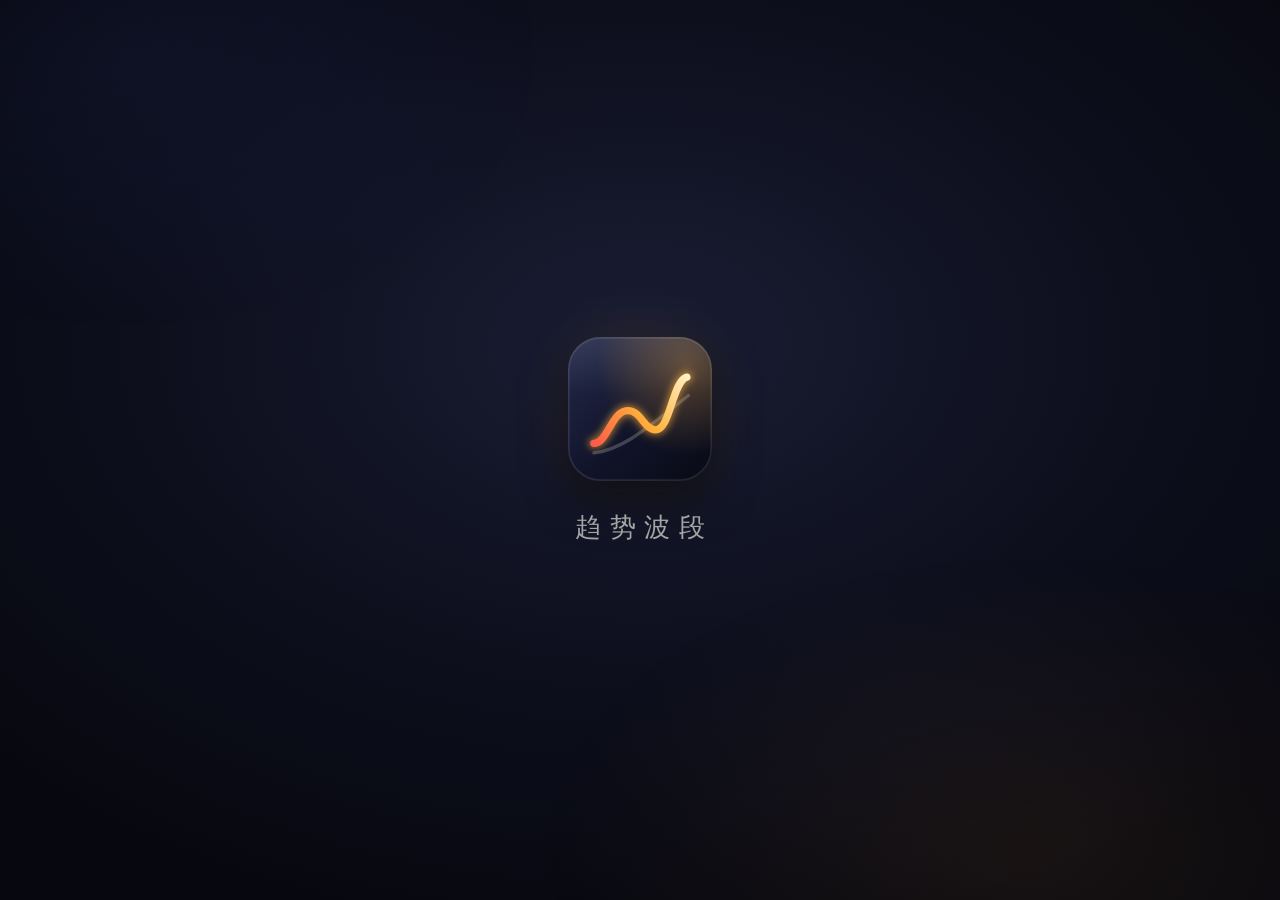
==== commit 8de085b6: "[FEAT]换新logo并重做启动画面：上升波段线图标，加载线上光点前进，去掉进度条和小圆点 - 新logo：一条「更高的高点、更高的低点」的上升波段线，朱红→琥珀→奶油白渐变，近黑底板；小尺寸用加粗" ====
--- a/splash.html
+++ b/splash.html
@@ -9,42 +9,34 @@
 <!-- 启动画面：「启动股票.vbs」一双击就用 Edge 应用窗口打开本页（本地文件，不依赖后端），
      一边播放开场一边探测后端，后端就绪后直接跳到应用。参数：?url=后端地址（默认 http://127.0.0.1:8000/）&alt=备用端口（逗号分隔）。
      探测用后端的 favicon.svg 当「指纹」：能当图片加载出来的才是本软件（8000 被 Windows 保留时后端会自动改用备用端口）。
-     调试：加 ?freeze=1.4 会只画动画第 1.4 秒的静止画面，不探测后端、不跳转。
-
-     开场（约 3 秒，一个镜头，由脚本按时间逐帧画，不是一堆各自循环的动画）：
-       0.3s  极近的特写：一束金光沿着趋势线一笔画出，K 线随光点经过依次长起来
-       1.4s  光点到达终点，箭头点亮
-       1.5s  镜头拉远，图标的底板在拉远的过程中浮现，背景里淡淡的行情轮廓随之退去
-       2.5s  名字淡入，一道光扫过图标
-     最后一帧（图标 120px + 名字 28px，居中）与 index.html 的 #boot 完全一致，跳转时看不出换了页面。 -->
+     调试：加 ?freeze=1.4 只画动画第 1.4 秒的静止画面（加载区显示「等了 7 秒」的样子），不探测后端、不跳转。
+
+     设计：图标是一条「更高的高点、更高的低点」的上升波段线。开场很克制——底板浮现，波段线被一束光画出来，名字淡入；
+     加载区也是同一条波段线：光点沿着它往前走，走到终点就是启动完成（进度是估计值，状态文字是真实的）。
+     最后一帧与 index.html 的 #boot 完全一致（图标 / 名字 / 底色 / 位置），跳转时看不出换了页面。 -->
 <style>
-:root { --ink: #f5f6fa; --muted: #8e97bd; --gold: #ffd166; }
+:root { --ink: #f1eee6; --muted: #7d84a8; --icon: 144px; }
 * { box-sizing: border-box; }
 html, body { margin: 0; height: 100%; overflow: hidden; color: var(--ink); user-select: none;
   font-family: "SF Pro Display", "Microsoft YaHei UI", "Microsoft YaHei", "PingFang SC", "Segoe UI", system-ui, sans-serif; }
-body { background: radial-gradient(900px 560px at 50% 42%, #16245a 0%, #0b1332 55%, #060a1c 100%); }
-
-/* 背景：淡淡的行情轮廓（装饰，开场时浮现、结尾退去） */
-#sky { position: fixed; left: 0; right: 0; bottom: 0; width: 100%; height: 52vh; opacity: 0; pointer-events: none;
-  -webkit-mask-image: linear-gradient(to bottom, transparent 0%, #000 55%); mask-image: linear-gradient(to bottom, transparent 0%, #000 55%); }
-#sky rect { shape-rendering: crispEdges; }
+body { background: radial-gradient(900px 600px at 50% 38%, #1a1d33 0%, #0d0f1d 55%, #07080f 100%); }
+body::before { content: ""; position: fixed; inset: 0; pointer-events: none;                       /* 两处极淡的氛围光：右下琥珀、左上靛蓝 */
+  background: radial-gradient(700px 420px at 80% 94%, rgba(255,160,60,.07), transparent 70%), radial-gradient(600px 400px at 10% 6%, rgba(90,110,255,.06), transparent 70%); }
 
 /* 主角：图标 + 名字（居中，位置与 index.html 的 #boot 一致） */
-.hero { position: fixed; inset: 0; display: flex; flex-direction: column; align-items: center; justify-content: center; gap: 22px; }
-.logo { position: relative; width: 120px; height: 120px; will-change: transform; }
-.logo .shadow { position: absolute; inset: 0; border-radius: 27.2px; opacity: 0; box-shadow: 0 14px 34px rgba(0,0,0,.45), 0 0 48px rgba(255,190,80,.14); }
+.hero { position: fixed; inset: 0; display: flex; flex-direction: column; align-items: center; justify-content: center; gap: 26px; }
+.logo { position: relative; width: var(--icon); height: var(--icon); opacity: 0; }
+.logo .shadow { position: absolute; inset: 0; border-radius: calc(var(--icon) * .2266); box-shadow: 0 18px 44px rgba(0,0,0,.5), 0 0 60px rgba(255,177,59,.10); }
 .logo svg { position: relative; width: 100%; height: 100%; display: block; overflow: visible; }
-.k { transform-box: fill-box; transform-origin: 50% 100%; opacity: 0; }
-.arrow { transform-box: fill-box; transform-origin: 50% 50%; opacity: 0; }
-h1 { margin: 0; height: 36px; line-height: 36px; font-size: 28px; font-weight: 600; letter-spacing: .24em; padding-left: .24em; color: var(--ink); opacity: 0; }
-
-/* 底部：一条细线 + 一行小字（线是「正在启动」，不是进度百分比——后端启动多久没法预知） */
-.boot { position: fixed; left: 50%; bottom: 13vh; transform: translateX(-50%); width: 132px; text-align: center; opacity: 0; }
-.bar { position: relative; height: 2px; border-radius: 2px; background: rgba(255,255,255,.12); overflow: hidden; }
-.bar i { position: absolute; top: 0; bottom: 0; left: 0; width: 42%; border-radius: 2px; background: linear-gradient(90deg, transparent, var(--gold), transparent); animation: slide 1.5s ease-in-out infinite; }
-.bar.full i { animation: none; left: 0; width: 100%; background: var(--gold); transition: width .35s ease; }
-@keyframes slide { from { transform: translateX(-100%); } to { transform: translateX(240%); } }
-.msg { margin: 14px -120px 0; font-size: 12px; color: var(--muted); letter-spacing: .06em; min-height: 18px; white-space: nowrap; text-align: center; }     /* 左右留出空位：文字比线宽时仍然居中 */
+.word { height: 56px; text-align: center; }
+h1 { margin: 0; height: 34px; line-height: 34px; font-size: 26px; font-weight: 500; letter-spacing: .34em; padding-left: .34em; color: var(--ink); opacity: 0; }
+.sub { margin-top: 8px; height: 14px; line-height: 14px; font-size: 10.5px; letter-spacing: .5em; padding-left: .5em; color: var(--muted); opacity: 0; }
+
+/* 加载区：同一条波段线，光点沿着它走；紧贴名字下方（不影响图标和名字的居中位置） */
+.boot { position: fixed; left: 50%; top: calc(50% + (var(--icon) + 26px + 56px) / 2 + 46px); transform: translateX(-50%); width: 240px; opacity: 0; }
+.boot svg { display: block; width: 240px; height: 44px; overflow: visible; }
+.msg { margin: 14px -90px 0; font-size: 12px; color: var(--muted); letter-spacing: .08em; min-height: 18px; text-align: center; white-space: nowrap; }     /* 左右留出空位：文字比线宽时仍然居中 */
+.msg em { font-style: normal; color: #ffc86b; font-variant-numeric: tabular-nums; }
 body.leaving .boot { opacity: 0 !important; transition: opacity .25s; }
 
 .err { position: fixed; left: 50%; bottom: 7vh; transform: translateX(-50%); width: min(600px, 90vw); padding: 18px 20px; border-radius: 14px; display: none;
@@ -54,57 +46,51 @@
 .err button { cursor: pointer; border: 0; border-radius: 8px; padding: 7px 14px; font: inherit; background: #ff6b9a; color: #1a0a12; font-weight: 600; }
 .err button.ghost { background: transparent; border: 1px solid rgba(255,255,255,.3); color: #ffdde6; font-weight: 400; }
 
-@media (max-width: 640px) { .logo { width: 104px; height: 104px; } .logo .shadow { border-radius: 23.6px; } h1 { font-size: 24px; } }
+@media (max-width: 640px) { :root { --icon: 112px; } h1 { font-size: 22px; } }
 </style>
 </head>
 <body>
-<svg id="sky" viewBox="0 0 200 60" preserveAspectRatio="none" aria-hidden="true"></svg>
-
 <div class="hero">
   <div class="logo" id="logo">
-    <div class="shadow" id="shadow"></div>
+    <div class="shadow"></div>
     <svg viewBox="0 0 512 512" aria-label="趋势波段">
       <defs>
-        <linearGradient id="s-bg" x1="0" y1="0" x2="1" y2="1"><stop offset="0" stop-color="#22357f"/><stop offset=".5" stop-color="#121c4d"/><stop offset="1" stop-color="#070c22"/></linearGradient>
-        <radialGradient id="s-halo" cx=".8" cy=".18" r=".62"><stop offset="0" stop-color="#ffc83d" stop-opacity=".42"/><stop offset=".45" stop-color="#ff8a3d" stop-opacity=".1"/><stop offset="1" stop-color="#ff8a3d" stop-opacity="0"/></radialGradient>
-        <linearGradient id="s-up" x1="0" y1="0" x2="0" y2="1"><stop offset="0" stop-color="#ff7a7a"/><stop offset="1" stop-color="#d81f3a"/></linearGradient>
-        <linearGradient id="s-dn" x1="0" y1="0" x2="0" y2="1"><stop offset="0" stop-color="#3fe0a8"/><stop offset="1" stop-color="#0c9a6a"/></linearGradient>
-        <linearGradient id="s-gold" x1="0" y1="1" x2="1" y2="0"><stop offset="0" stop-color="#ffb627"/><stop offset=".6" stop-color="#ffd76a"/><stop offset="1" stop-color="#fff4cf"/></linearGradient>
-        <linearGradient id="s-gloss" x1="0" y1="0" x2="0" y2="1"><stop offset="0" stop-color="#fff" stop-opacity=".16"/><stop offset=".42" stop-color="#fff" stop-opacity="0"/></linearGradient>
-        <linearGradient id="s-shine" x1="0" y1="0" x2="1" y2="0"><stop offset="0" stop-color="#fff" stop-opacity="0"/><stop offset=".5" stop-color="#fff" stop-opacity=".30"/><stop offset="1" stop-color="#fff" stop-opacity="0"/></linearGradient>
-        <radialGradient id="s-head" cx=".5" cy=".5" r=".5"><stop offset="0" stop-color="#fff8dc" stop-opacity=".95"/><stop offset=".25" stop-color="#ffd166" stop-opacity=".6"/><stop offset="1" stop-color="#ffb627" stop-opacity="0"/></radialGradient>
-        <filter id="s-blur" x="-30%" y="-30%" width="160%" height="160%"><feGaussianBlur stdDeviation="11"/></filter>
-        <clipPath id="s-tile"><rect width="512" height="512" rx="116"/></clipPath>
+        <linearGradient id="bg" x1="0" y1="0" x2=".9" y2="1"><stop offset="0" stop-color="#242a4d"/><stop offset=".55" stop-color="#12152b"/><stop offset="1" stop-color="#090b17"/></linearGradient>
+        <radialGradient id="warm" cx=".82" cy=".2" r=".62"><stop offset="0" stop-color="#ffb13b" stop-opacity=".30"/><stop offset="1" stop-color="#ffb13b" stop-opacity="0"/></radialGradient>
+        <linearGradient id="line" gradientUnits="userSpaceOnUse" x1="92" y1="378" x2="428" y2="142"><stop offset="0" stop-color="#ff5a4a"/><stop offset=".5" stop-color="#ffb13b"/><stop offset="1" stop-color="#fff0c4"/></linearGradient>
+        <radialGradient id="head"><stop offset="0" stop-color="#fff8dc" stop-opacity=".9"/><stop offset=".3" stop-color="#ffd166" stop-opacity=".5"/><stop offset="1" stop-color="#ffb13b" stop-opacity="0"/></radialGradient>
+        <linearGradient id="sheen" x1="0" y1="0" x2="0" y2="1"><stop offset="0" stop-color="#fff" stop-opacity=".09"/><stop offset=".4" stop-color="#fff" stop-opacity="0"/></linearGradient>
+        <filter id="blur" x="-30%" y="-30%" width="160%" height="160%"><feGaussianBlur stdDeviation="13"/></filter>
+        <clipPath id="tile"><rect width="512" height="512" rx="116"/></clipPath>
       </defs>
-      <g clip-path="url(#s-tile)">
-        <g id="tileBg" opacity="0">
-          <rect width="512" height="512" fill="url(#s-bg)"/><rect width="512" height="512" fill="url(#s-halo)"/>
-          <path d="M70 168H442M70 248H442M70 328H442M70 408H442" stroke="#a9bcff" stroke-opacity=".09" stroke-width="3"/>
+      <g clip-path="url(#tile)">
+        <rect width="512" height="512" fill="url(#bg)"/><rect width="512" height="512" fill="url(#warm)"/>
+        <path id="ghost" d="M92 412C190 402 272 332 428 208" fill="none" stroke="#fff" stroke-opacity=".2" stroke-width="12" stroke-linecap="round" opacity="0"/>
+        <g fill="none" stroke-linecap="round" stroke-linejoin="round">
+          <path id="glow" pathLength="1" stroke-dasharray="1" stroke-dashoffset="1" d="M92 378C140 378 156 262 212 262C262 262 268 330 312 330C366 330 372 142 428 142" stroke="#ffb13b" stroke-opacity=".55" stroke-width="40" filter="url(#blur)"/>
+          <path id="trend" pathLength="1" stroke-dasharray="1" stroke-dashoffset="1" d="M92 378C140 378 156 262 212 262C262 262 268 330 312 330C366 330 372 142 428 142" stroke="url(#line)" stroke-width="26"/>
+          <path id="pulse" pathLength="1" stroke-dasharray=".14 2" stroke-dashoffset=".14" opacity="0" d="M92 378C140 378 156 262 212 262C262 262 268 330 312 330C366 330 372 142 428 142" stroke="#fff6dc" stroke-opacity=".75" stroke-width="14"/>
         </g>
-        <g stroke-linecap="round" stroke-width="9">
-          <g class="k" data-x="148"><path d="M148 290V418" stroke="#ff6b6b"/><rect x="123" y="312" width="50" height="86" rx="11" fill="url(#s-up)"/></g>
-          <g class="k" data-x="220"><path d="M220 248V362" stroke="#2fd39a"/><rect x="195" y="266" width="50" height="72" rx="11" fill="url(#s-dn)"/></g>
-          <g class="k" data-x="292"><path d="M292 186V326" stroke="#ff6b6b"/><rect x="267" y="208" width="50" height="98" rx="11" fill="url(#s-up)"/></g>
-          <g class="k" data-x="364"><path d="M364 116V272" stroke="#ff6b6b"/><rect x="339" y="138" width="50" height="116" rx="11" fill="url(#s-up)"/></g>
-        </g>
-        <g fill="none" stroke-linecap="round" stroke-linejoin="round">
-          <path id="glow" pathLength="1" stroke-dasharray="1" stroke-dashoffset="1" d="M88 380C146 366 162 300 212 306S262 298 288 262S350 170 404 124" stroke="#ffc83d" stroke-opacity=".55" stroke-width="34" filter="url(#s-blur)"/>
-          <path id="trend" pathLength="1" stroke-dasharray="1" stroke-dashoffset="1" d="M88 380C146 366 162 300 212 306S262 298 288 262S350 170 404 124" stroke="url(#s-gold)" stroke-width="19"/>
-        </g>
-        <g id="head" opacity="0"><circle r="58" fill="url(#s-head)"/><circle r="9" fill="#fffbe8"/></g>
-        <path id="arrow" class="arrow" d="M440 90L425 150L379 104Z" fill="#fff4cf" stroke="#fff4cf" stroke-width="8" stroke-linejoin="round"/>
-        <g id="tileTop" opacity="0"><rect width="512" height="512" fill="url(#s-gloss)"/></g>
-        <rect id="shine" x="-260" y="-80" width="170" height="720" fill="url(#s-shine)" transform="skewX(-18)" opacity="0"/>
+        <g id="head" opacity="0"><circle r="46" fill="url(#head)"/><circle r="15" fill="#fff6dc"/></g>
+        <rect width="512" height="512" fill="url(#sheen)"/>
       </g>
-      <rect id="rim" x="3" y="3" width="506" height="506" rx="113" fill="none" stroke="#fff" stroke-opacity=".10" stroke-width="6" opacity="0"/>
+      <rect x="3" y="3" width="506" height="506" rx="113" fill="none" stroke="#fff" stroke-opacity=".10" stroke-width="6"/>
     </svg>
   </div>
-  <h1 id="title">趋势波段</h1>
+  <div class="word"><h1 id="title">趋势波段</h1><div class="sub" id="sub">TREND · SWING</div></div>
 </div>
 
 <div class="boot" id="boot">
-  <div class="bar" id="bar"><i></i></div>
-  <div class="msg" id="msg">正在启动</div>
+  <svg viewBox="0 0 240 44" aria-hidden="true">
+    <defs>
+      <linearGradient id="ld-g" gradientUnits="userSpaceOnUse" x1="2" y1="0" x2="238" y2="0"><stop offset="0" stop-color="#ff5a4a"/><stop offset=".55" stop-color="#ffb13b"/><stop offset="1" stop-color="#fff0c4"/></linearGradient>
+      <radialGradient id="ld-head"><stop offset="0" stop-color="#fff8dc" stop-opacity=".9"/><stop offset=".35" stop-color="#ffd166" stop-opacity=".45"/><stop offset="1" stop-color="#ffb13b" stop-opacity="0"/></radialGradient>
+    </defs>
+    <path d="M2 38C22 38 40 22 62 22C84 22 90 31 112 31C136 31 150 12 174 12C194 12 200 20 214 20C224 20 230 5 238 5" fill="none" stroke="#fff" stroke-opacity=".13" stroke-width="2" stroke-linecap="round" stroke-linejoin="round"/>
+    <path id="ldFill" pathLength="1" stroke-dasharray="1" stroke-dashoffset="1" d="M2 38C22 38 40 22 62 22C84 22 90 31 112 31C136 31 150 12 174 12C194 12 200 20 214 20C224 20 230 5 238 5" fill="none" stroke="url(#ld-g)" stroke-width="2.6" stroke-linecap="round" stroke-linejoin="round" opacity="0"/>
+    <g id="ldHead"><circle r="13" fill="url(#ld-head)"/><circle r="3.2" fill="#fff6dc"/></g>
+  </svg>
+  <div class="msg" id="msg">正在启动本地后端</div>
 </div>
 <div class="err" id="err">
   <b>后端没有启动成功</b>（等了 <span id="waited">90</span> 秒）。可以这样排查：<br>
@@ -123,88 +109,66 @@
     .map(x => (/^\d+$/.test(x) ? `http://127.0.0.1:${x}/` : x.replace(/\/?$/, '/')));
   const CANDS = [APP, ...ALT.filter(u => u !== APP)];
   let TARGET = APP;
-  const END = 3.0;                    // 开场一共这么多秒（后端早就在运行时也让它播完，再跳走）
+  const END = 2.4;                    // 开场一共这么多秒（后端早就在运行时也让它播完，再跳走）
   const TIMEOUT = 90000;
   const reduce = matchMedia('(prefers-reduced-motion: reduce)').matches;
   const t0 = performance.now();
   const $ = id => document.getElementById(id);
-  const bar = $('bar'), msg = $('msg');
+  const msg = $('msg');
   let ready = false, done = false;
 
-  // ================= 开场：一个镜头，按时间逐帧画 =================
+  // ================= 开场：按时间逐帧画 =================
   const clamp = (x, a = 0, b = 1) => Math.min(b, Math.max(a, x));
   const seg = (t, a, b) => clamp((t - a) / (b - a));
   const lerp = (a, b, k) => a + (b - a) * k;
   const eo3 = x => 1 - Math.pow(1 - x, 3);
   const eio2 = x => (x < .5 ? 2 * x * x : 1 - Math.pow(-2 * x + 2, 2) / 2);
-  const eoBack = x => { const c1 = 1.9, c3 = c1 + 1; return 1 + c3 * Math.pow(x - 1, 3) + c1 * Math.pow(x - 1, 2); };
-  function bezier(x1, y1, x2, y2) {                                   // 同 CSS 的 cubic-bezier
-    const cx = 3 * x1, bx = 3 * (x2 - x1) - cx, ax = 1 - cx - bx, cy = 3 * y1, by = 3 * (y2 - y1) - cy, ay = 1 - cy - by;
-    const X = s => ((ax * s + bx) * s + cx) * s, Y = s => ((ay * s + by) * s + cy) * s;
-    return x => { let lo = 0, hi = 1, s = x; for (let i = 0; i < 24; i++) { const v = X(s); if (Math.abs(v - x) < 1e-5) break; if (v < x) lo = s; else hi = s; s = (lo + hi) / 2; } return Y(s); };
-  }
-  const cam = bezier(.55, 0, .12, 1);                                 // 拉远：起步稳，收尾很软
-
-  const logo = $('logo'), shadow = $('shadow'), tileBg = $('tileBg'), tileTop = $('tileTop'), rim = $('rim'), shine = $('shine');
-  const trend = $('trend'), glow = $('glow'), head = $('head'), arrow = $('arrow'), title = $('title'), boot = $('boot'), sky = $('sky');
-  const ks = [...document.querySelectorAll('.k')].map(el => ({ el, x: +el.dataset.x, reach: 0 }));
+
+  const logo = $('logo'), trend = $('trend'), glow = $('glow'), pulse = $('pulse'), ghost = $('ghost'), head = $('head'),
+        title = $('title'), sub = $('sub'), boot = $('boot');
   const L = trend.getTotalLength();
-  const T_DRAW0 = .3, T_DRAW1 = 1.4;
-  const drawP = t => eio2(seg(t, T_DRAW0, T_DRAW1));
-  for (const k of ks) {                                               // 光点走到每根 K 线的位置才让它长出来
-    k.reach = T_DRAW1;
-    for (let t = T_DRAW0; t <= T_DRAW1; t += .005) { if (trend.getPointAtLength(drawP(t) * L).x >= k.x - 36) { k.reach = t; break; } }
-  }
-
-  // 背景行情轮廓：一排淡淡的 K 线，整体向上，开场时浮现、结尾退去
-  (function buildSky() {
-    let seed = 20261102, px = 12; const rnd = () => (seed = (seed * 1664525 + 1013904223) >>> 0) / 4294967296; let out = '';
-    for (let i = 0; i < 64; i++) {
-      const o = px, c = px + (rnd() - .36) * 2.2 + .32; px = Math.max(5, Math.min(44, c));
-      const up = c >= o, hi = Math.max(o, c) + rnd() * 1.6, lo = Math.min(o, c) - rnd() * 1.6, x = 1.5 + i * 3.08, col = up ? '#ff5a6a' : '#27d39a';
-      out += `<rect x="${(x + 1.15).toFixed(2)}" y="${(60 - hi * 1.15).toFixed(2)}" width=".26" height="${((hi - lo) * 1.15).toFixed(2)}" fill="${col}"/>` +
-             `<rect x="${x.toFixed(2)}" y="${(60 - Math.max(o, c) * 1.15).toFixed(2)}" width="2.56" height="${Math.max(.5, Math.abs(c - o) * 1.15).toFixed(2)}" fill="${col}"/>`;
-    }
-    sky.innerHTML = out;
-  })();
+  const setHead = (p, extra = 1) => {
+    const pt = trend.getPointAtLength(clamp(p) * L);
+    head.setAttribute('transform', `translate(${pt.x.toFixed(1)} ${pt.y.toFixed(1)}) scale(${extra.toFixed(3)})`);
+  };
 
   function render(t) {
-    // 1) 一笔画出趋势线 + 光点
-    const p = drawP(t);
+    // 1) 底板浮现
+    const tile = eo3(seg(t, 0, .7));
+    logo.style.opacity = String(tile); logo.style.transform = `scale(${(.95 + .05 * tile).toFixed(4)})`;
+    // 2) 一束光把波段线画出来
+    const p = eio2(seg(t, .4, 1.5));
     trend.style.strokeDashoffset = glow.style.strokeDashoffset = String(1 - p);
-    const pt = trend.getPointAtLength(p * L);
-    head.setAttribute('transform', `translate(${pt.x.toFixed(1)} ${pt.y.toFixed(1)})`);
-    head.style.opacity = String(seg(t, .3, .5) * (1 - seg(t, 1.4, 1.85)));
-    // 2) K 线随光点依次长出
-    for (const k of ks) { const v = eo3(seg(t, k.reach, k.reach + .5)); k.el.style.opacity = String(clamp(v * 2)); k.el.style.transform = `scaleY(${(.15 + .85 * v).toFixed(3)})`; }
-    // 3) 箭头点亮
-    const a = seg(t, 1.38, 1.88);
-    arrow.style.opacity = String(clamp(a * 3)); arrow.style.transform = `scale(${(.4 + .6 * eoBack(a)).toFixed(3)})`;
-    // 4) 镜头：先缓缓推近一点点，再拉远到图标的真实大小
-    const s = t < 1.5 ? lerp(5.2, 4.7, eo3(seg(t, 0, 1.5))) : lerp(4.7, 1, cam(seg(t, 1.5, 2.65)));
-    logo.style.transform = `scale(${s.toFixed(4)})`;
-    // 5) 底板在拉远的过程中浮现；一道光扫过
-    const tile = eo3(seg(t, 1.6, 2.4));
-    tileBg.style.opacity = tileTop.style.opacity = String(tile); rim.style.opacity = String(tile); shadow.style.opacity = String(tile);
-    const sh = seg(t, 2.5, 3.0);
-    shine.style.opacity = String(sh > 0 && sh < 1 ? Math.sin(sh * Math.PI) : 0);
-    shine.setAttribute('transform', `translate(${lerp(0, 900, eio2(sh)).toFixed(1)} 0) skewX(-18)`);
-    // 6) 名字淡入（字距微微收紧）
-    const ti = eo3(seg(t, 2.35, 2.95)), ls = lerp(.36, .24, ti);
-    title.style.opacity = String(ti); title.style.letterSpacing = ls.toFixed(3) + 'em'; title.style.paddingLeft = ls.toFixed(3) + 'em';
-    title.style.transform = `translateY(${((1 - ti) * 8).toFixed(2)}px)`;
-    // 7) 背景行情轮廓：浮现 → 退去；底部的线最后出现
-    sky.style.opacity = String(.16 * seg(t, .1, 1.0) * (1 - seg(t, 2.1, 2.9)));
-    sky.style.transform = `translateX(${(-t * .5).toFixed(2)}%)`;
-    boot.style.opacity = String(seg(t, 2.6, 3.0));
+    ghost.style.opacity = String(eo3(seg(t, .7, 1.5)));
+    head.style.opacity = String(seg(t, .4, .6));
+    const pop = seg(t, 1.5, 2.0);                                         // 到达终点：光点弹一下
+    setHead(p, lerp(1.7, 1, eo3(seg(t, 1.35, 1.9))) + .28 * Math.sin(pop * Math.PI) * (1 - pop));       // 画线时光点大一些、醒目；到终点后收回原大小
+    // 3) 名字、副标题淡入
+    const w = eo3(seg(t, 1.2, 1.9)); title.style.opacity = String(w); title.style.transform = `translateY(${((1 - w) * 8).toFixed(2)}px)`;
+    const s = eo3(seg(t, 1.5, 2.1)); sub.style.opacity = String(s); sub.style.transform = `translateY(${((1 - s) * 6).toFixed(2)}px)`;
+    // 4) 加载区浮现
+    boot.style.opacity = String(seg(t, 1.7, 2.3));
+  }
+
+  // ================= 加载线：光点沿着波段线往前走 =================
+  const ldFill = $('ldFill'), ldHead = $('ldHead'), LL = ldFill.getTotalLength();
+  let target = .05, disp = 0, popAt = 0;
+  function drawLoader(now) {
+    disp += (target - disp) * .08;
+    const p = clamp(disp);
+    ldFill.style.strokeDashoffset = String(1 - p); ldFill.style.opacity = p > .006 ? '1' : '0';
+    const pt = ldFill.getPointAtLength(p * LL);
+    const breathe = 1 + .12 * Math.sin(now / 260) + (popAt ? .5 * Math.max(0, 1 - (now - popAt) / 500) : 0);        // 光点呼吸；走到终点时弹一下
+    ldHead.setAttribute('transform', `translate(${pt.x.toFixed(1)} ${pt.y.toFixed(1)}) scale(${breathe.toFixed(3)})`);
   }
 
   // ================= 启动流程 =================
-  const tickTimer = setInterval(() => {                  // 等得久了才提示秒数，让人知道没卡住
+  const tickTimer = setInterval(() => {                  // 等待时光点缓慢逼近 84%（只是估计）；文字写出已等的秒数，让人知道没卡住
     if (ready) return;
+    target += (.84 - target) * .035;
     const s = Math.round((performance.now() - t0) / 1000);
-    msg.textContent = s < 5 ? '正在启动' : `正在启动 · ${s} 秒（首次约 5~15 秒）`;
-  }, 500);
+    msg.innerHTML = s < 4 ? '正在启动本地后端' : `正在启动本地后端 · <em>${s}</em> 秒（首次约 5~15 秒）`;
+  }, 200);
   function probe(base) {                                 // 本页是本地文件，读不到后端的响应内容：用后端的 favicon.svg 当图片加载，加载成功 = 本软件已就绪
     return new Promise(res => {
       const img = new Image();
@@ -227,29 +191,50 @@
       if (performance.now() > deadline) { fail(); return; }
       await new Promise(r => setTimeout(r, 500));
     }
-    bar.classList.add('full'); msg.textContent = '已就绪';
+    target = .92; msg.textContent = '已连接，正在载入行情与界面';                                        // 后端真的连上了
+    await new Promise(r => setTimeout(r, 500));
+    target = 1; msg.textContent = '准备就绪';
+    for (let i = 0; i < 40 && disp < .985; i++) await new Promise(r => setTimeout(r, 50));             // 等光点走到终点
+    popAt = performance.now();
     const wait = Math.max(0, END * 1000 - (performance.now() - t0));
-    setTimeout(go, reduce ? 0 : wait + 120);
+    setTimeout(go, reduce ? 0 : wait + 380);
   }
   function go() {
     if (done) return; done = true;
     clearInterval(tickTimer);
-    document.body.classList.add('leaving');             // 只收起底部的线和字；图标和名字原地不动，index.html 的 #boot 接着显示同样的画面
+    document.body.classList.add('leaving');             // 只收起加载区；图标和名字原地不动，index.html 的 #boot 接着显示同样的画面
     setTimeout(() => location.replace(TARGET + '?splash=1'), reduce ? 0 : 260);
   }
   function fail() {
     clearInterval(tickTimer);
-    $('boot').style.display = 'none';
+    boot.style.display = 'none';
     $('waited').textContent = Math.round((performance.now() - t0) / 1000);
     $('err').style.display = 'block';
   }
-  $('retry').onclick = () => { $('err').style.display = 'none'; $('boot').style.display = ''; deadline = performance.now() + 60000; ready = false; loop(); };
+  $('retry').onclick = () => { $('err').style.display = 'none'; boot.style.display = ''; deadline = performance.now() + 60000; ready = false; loop(); };
   $('openanyway').onclick = () => location.replace(TARGET);
   addEventListener('keydown', e => { if ((e.key === 'Enter' || e.key === ' ' || e.key === 'Escape') && ready) go(); });     // 后端就绪后，按 Enter / 空格直接进入
 
-  if (qs.has('freeze')) { render(parseFloat(qs.get('freeze')) || 0); clearInterval(tickTimer); return; }       // 调试：只画某一刻的静止画面
-  if (reduce) render(END);                                                                                     // 系统设置了「减少动态效果」：直接显示最终画面
-  else { const play = now => { const t = (now - t0) / 1000; render(Math.min(t, END)); if (t < END) requestAnimationFrame(play); }; requestAnimationFrame(play); }
+  if (qs.has('freeze')) {                                // 调试：只画某一刻的静止画面
+    render(parseFloat(qs.get('freeze')) || 0); clearInterval(tickTimer);
+    target = .55; disp = .55; drawLoader(0); msg.innerHTML = '正在启动本地后端 · <em>7</em> 秒（首次约 5~15 秒）';
+    return;
+  }
+  if (reduce) { render(END); target = disp = .3; drawLoader(0); }
+  else {
+    const play = now => {
+      const t = (now - t0) / 1000;
+      render(Math.min(t, END));
+      if (t > END) {                                      // 开场播完后还在等后端：一束光每隔几秒沿着图标里的波段线扫过，画面不是死的
+        const ph = (t - END) % 3.6, q = seg(ph, 2.0, 3.2), sp = lerp(-.14, 1, eio2(q));
+        pulse.style.strokeDashoffset = String(-sp); pulse.style.opacity = String(q > 0 && q < 1 ? Math.sin(q * Math.PI) : 0);
+        setHead(1, 1 + .06 * Math.sin(t * 2.4));
+      }
+      drawLoader(now);
+      requestAnimationFrame(play);
+    };
+    requestAnimationFrame(play);
+  }
   loop();
 })();
 </script>
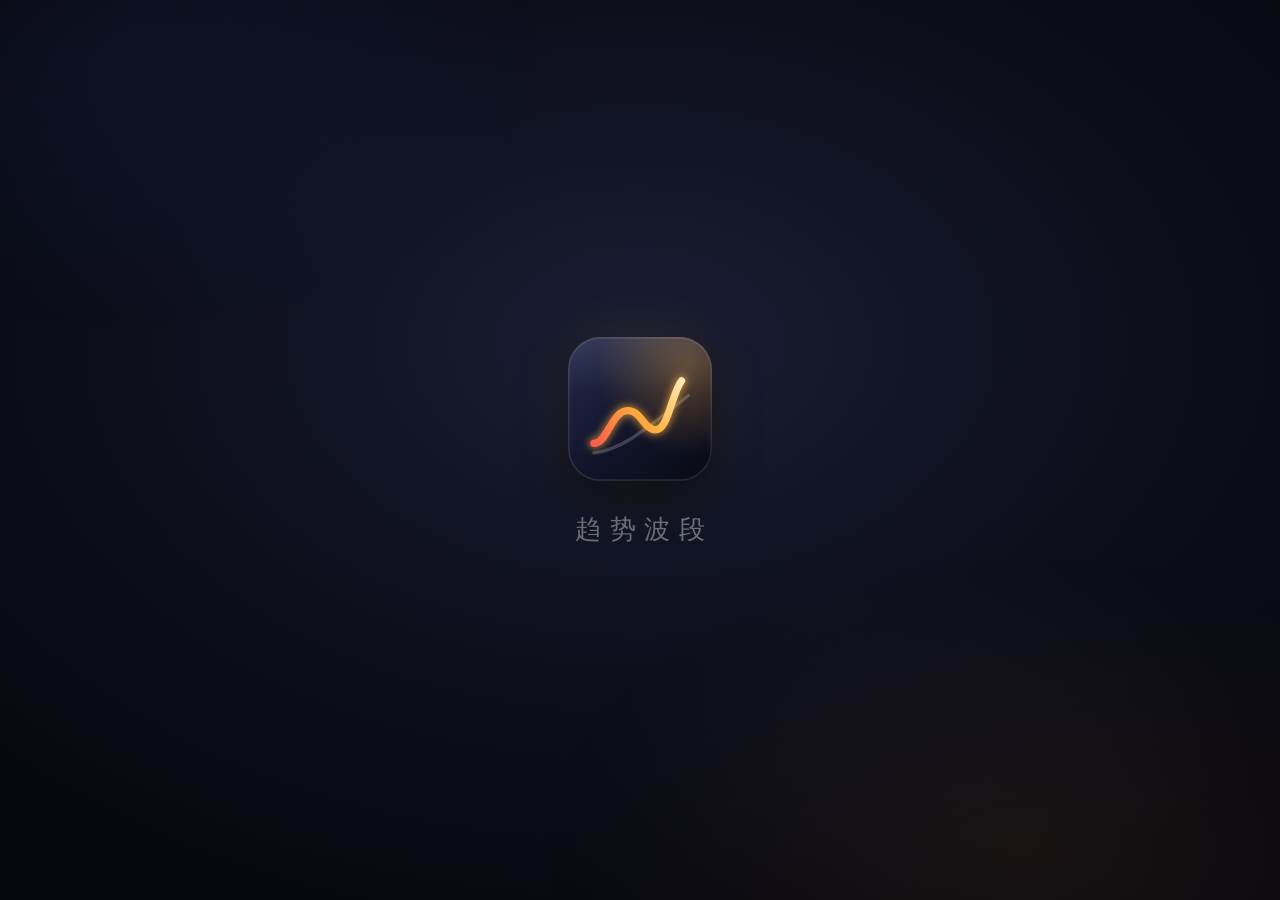
==== commit 9dc9d8a7: "[FIX]软件窗口翻译提示：专属浏览器配置默认英文优先，改为中文优先并关闭翻译；仅在无浏览器进程占用配置时写入 - 根因（读取真实配置得出）：语言顺序为 en-US,en,zh-CN，中文页面被当作外" ====
--- a/splash.html
+++ b/splash.html
@@ -1,7 +1,8 @@
 <!DOCTYPE html>
-<html lang="zh-CN">
+<html lang="zh-CN" translate="no">
 <head>
 <meta charset="utf-8">
+<meta name="google" content="notranslate">          <!-- 中文软件，不需要浏览器的「要不要翻译」提示 -->
 <meta name="viewport" content="width=device-width, initial-scale=1">
 <meta name="author" content="林上升 &lt;linshangsheng1987@gmail.com&gt;">
 <title>股票 · 趋势波段 — 启动中</title>
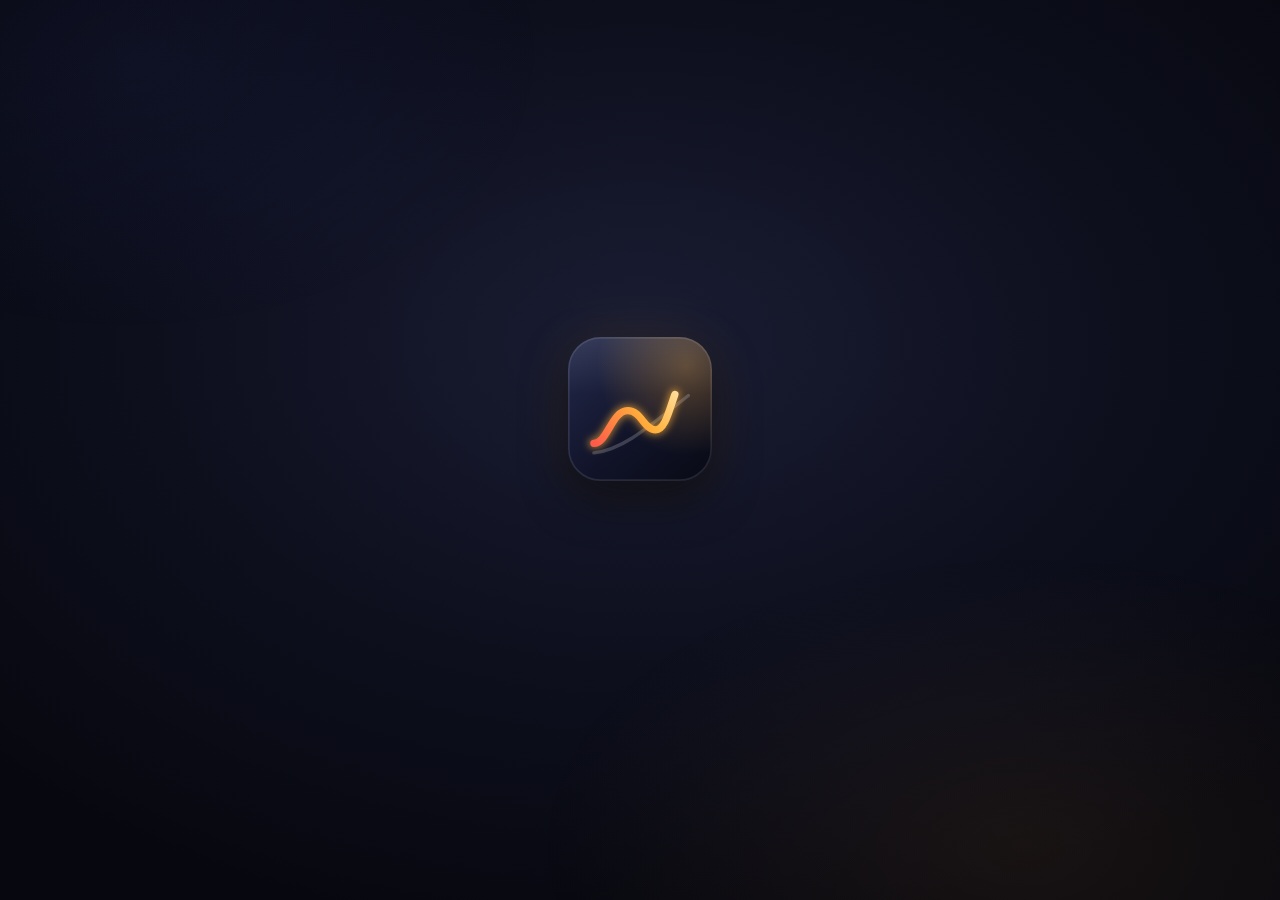
==== commit edcc95b0: "[CHG]软件改名为「顺势」：界面、启动画面、安装脚本、桌面快捷方式统一改名，老快捷方式自动改名不重复 - 软件名由「股票 · 趋势波段」改为「顺势」，「趋势波段」保留为副标题和策略定位：浏览器标题 " ====
--- a/splash.html
+++ b/splash.html
@@ -5,7 +5,7 @@
 <meta name="google" content="notranslate">          <!-- 中文软件，不需要浏览器的「要不要翻译」提示 -->
 <meta name="viewport" content="width=device-width, initial-scale=1">
 <meta name="author" content="林上升 &lt;linshangsheng1987@gmail.com&gt;">
-<title>股票 · 趋势波段 — 启动中</title>
+<title>顺势 — 启动中</title>
 <link rel="icon" href="favicon.svg" type="image/svg+xml">
 <!-- 启动画面：「启动股票.vbs」一双击就用 Edge 应用窗口打开本页（本地文件，不依赖后端），
      一边播放开场一边探测后端，后端就绪后直接跳到应用。参数：?url=后端地址（默认 http://127.0.0.1:8000/）&alt=备用端口（逗号分隔）。
@@ -54,7 +54,7 @@
 <div class="hero">
   <div class="logo" id="logo">
     <div class="shadow"></div>
-    <svg viewBox="0 0 512 512" aria-label="趋势波段">
+    <svg viewBox="0 0 512 512" aria-label="顺势">
       <defs>
         <linearGradient id="bg" x1="0" y1="0" x2=".9" y2="1"><stop offset="0" stop-color="#242a4d"/><stop offset=".55" stop-color="#12152b"/><stop offset="1" stop-color="#090b17"/></linearGradient>
         <radialGradient id="warm" cx=".82" cy=".2" r=".62"><stop offset="0" stop-color="#ffb13b" stop-opacity=".30"/><stop offset="1" stop-color="#ffb13b" stop-opacity="0"/></radialGradient>
@@ -78,7 +78,7 @@
       <rect x="3" y="3" width="506" height="506" rx="113" fill="none" stroke="#fff" stroke-opacity=".10" stroke-width="6"/>
     </svg>
   </div>
-  <div class="word"><h1 id="title">趋势波段</h1><div class="sub" id="sub">TREND · SWING</div></div>
+  <div class="word"><h1 id="title">顺势</h1><div class="sub" id="sub">TREND · SWING</div></div>
 </div>
 
 <div class="boot" id="boot">
@@ -98,7 +98,7 @@
   1. 新电脑第一次用：先双击软件目录里的「<b>安装.bat</b>」安装运行所需的组件（只需要一次），装完再打开；<br>
   2. 打开软件目录里的 <code>data\server.log</code>，看最后几行的报错（缺组件时会写明缺哪个、怎么装）；<br>
   3. 在软件目录打开命令行，运行 <code>python -m server.main</code>，看具体提示；<br>
-  4. 端口问题：任务管理器结束所有 Python，再双击「Stock App」；日志里有 <code>WinError 10013</code> 的话，见使用手册「安装时的常见问题」。
+  4. 端口问题：任务管理器结束所有 Python，再双击「顺势」；日志里有 <code>WinError 10013</code> 的话，见使用手册「安装时的常见问题」。
   <div class="row"><button id="retry">再等一会</button><button class="ghost" id="openanyway">直接打开</button></div>
 </div>
 
